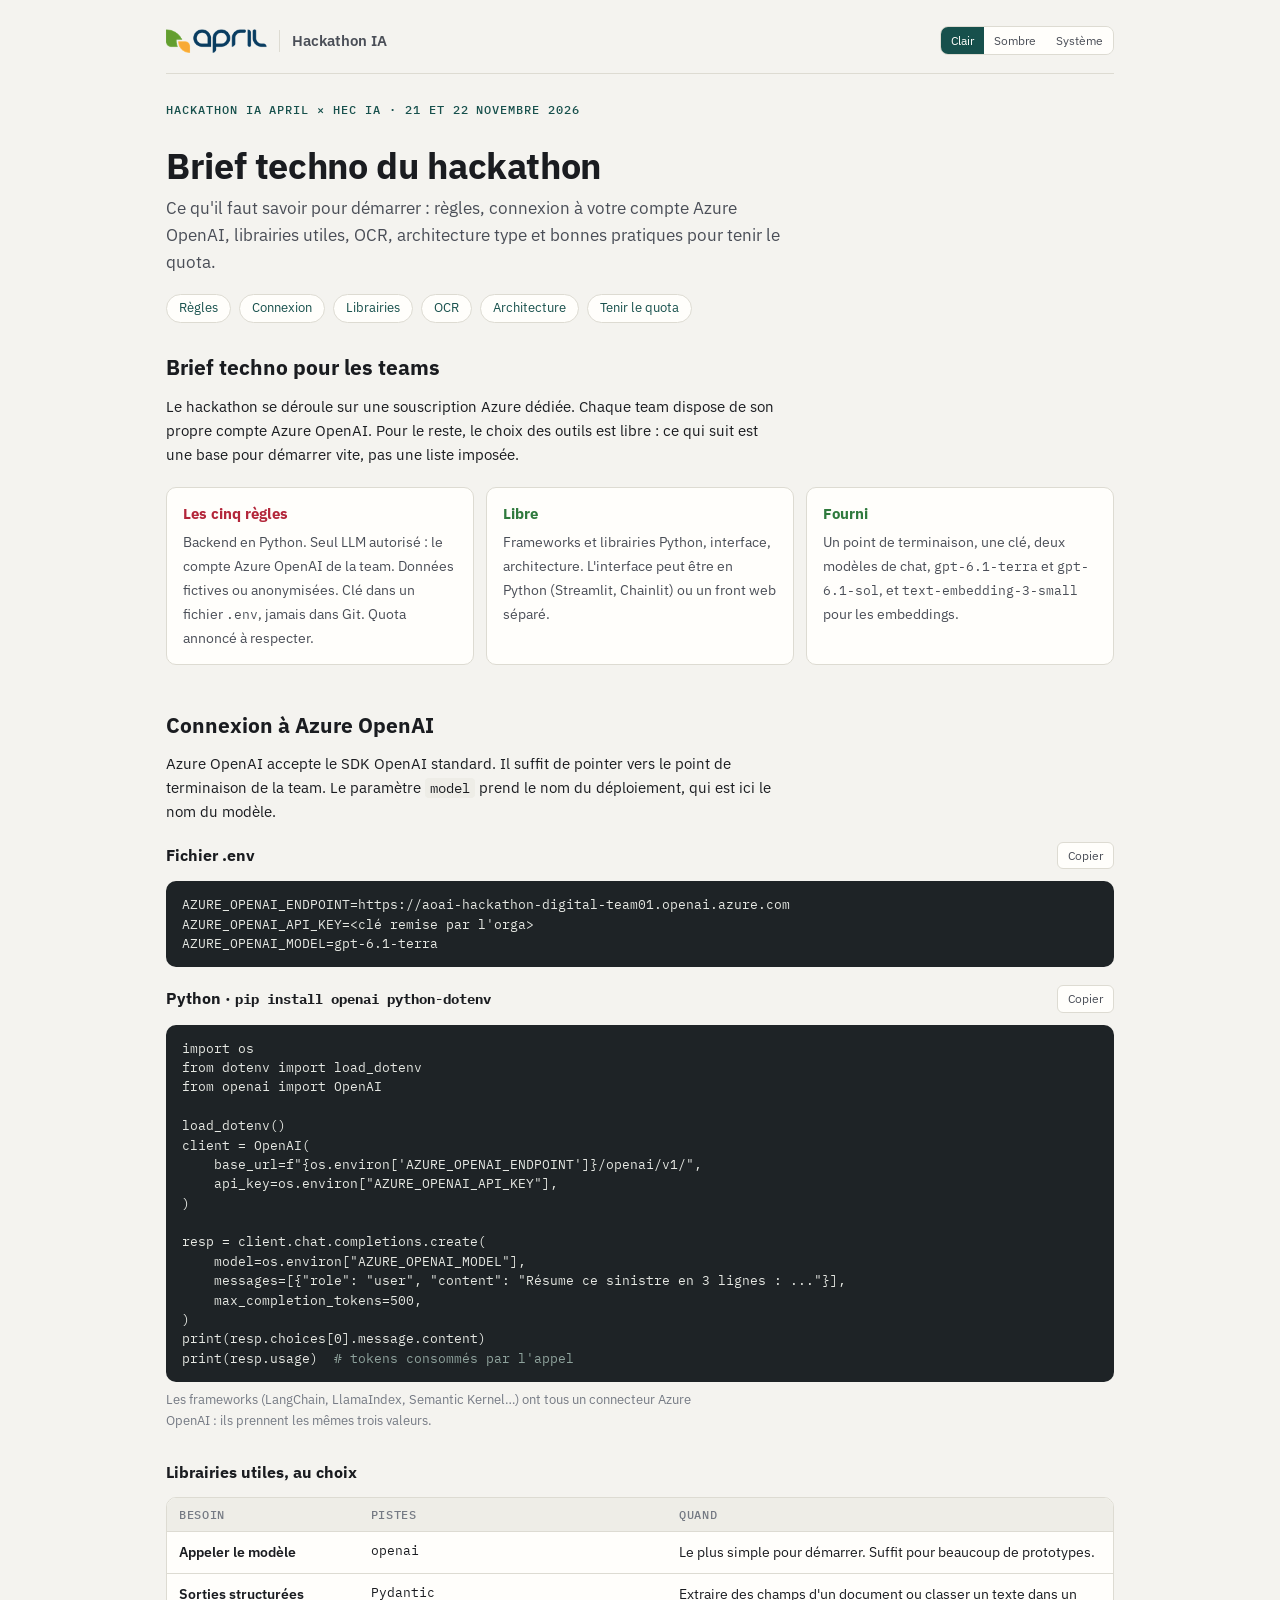
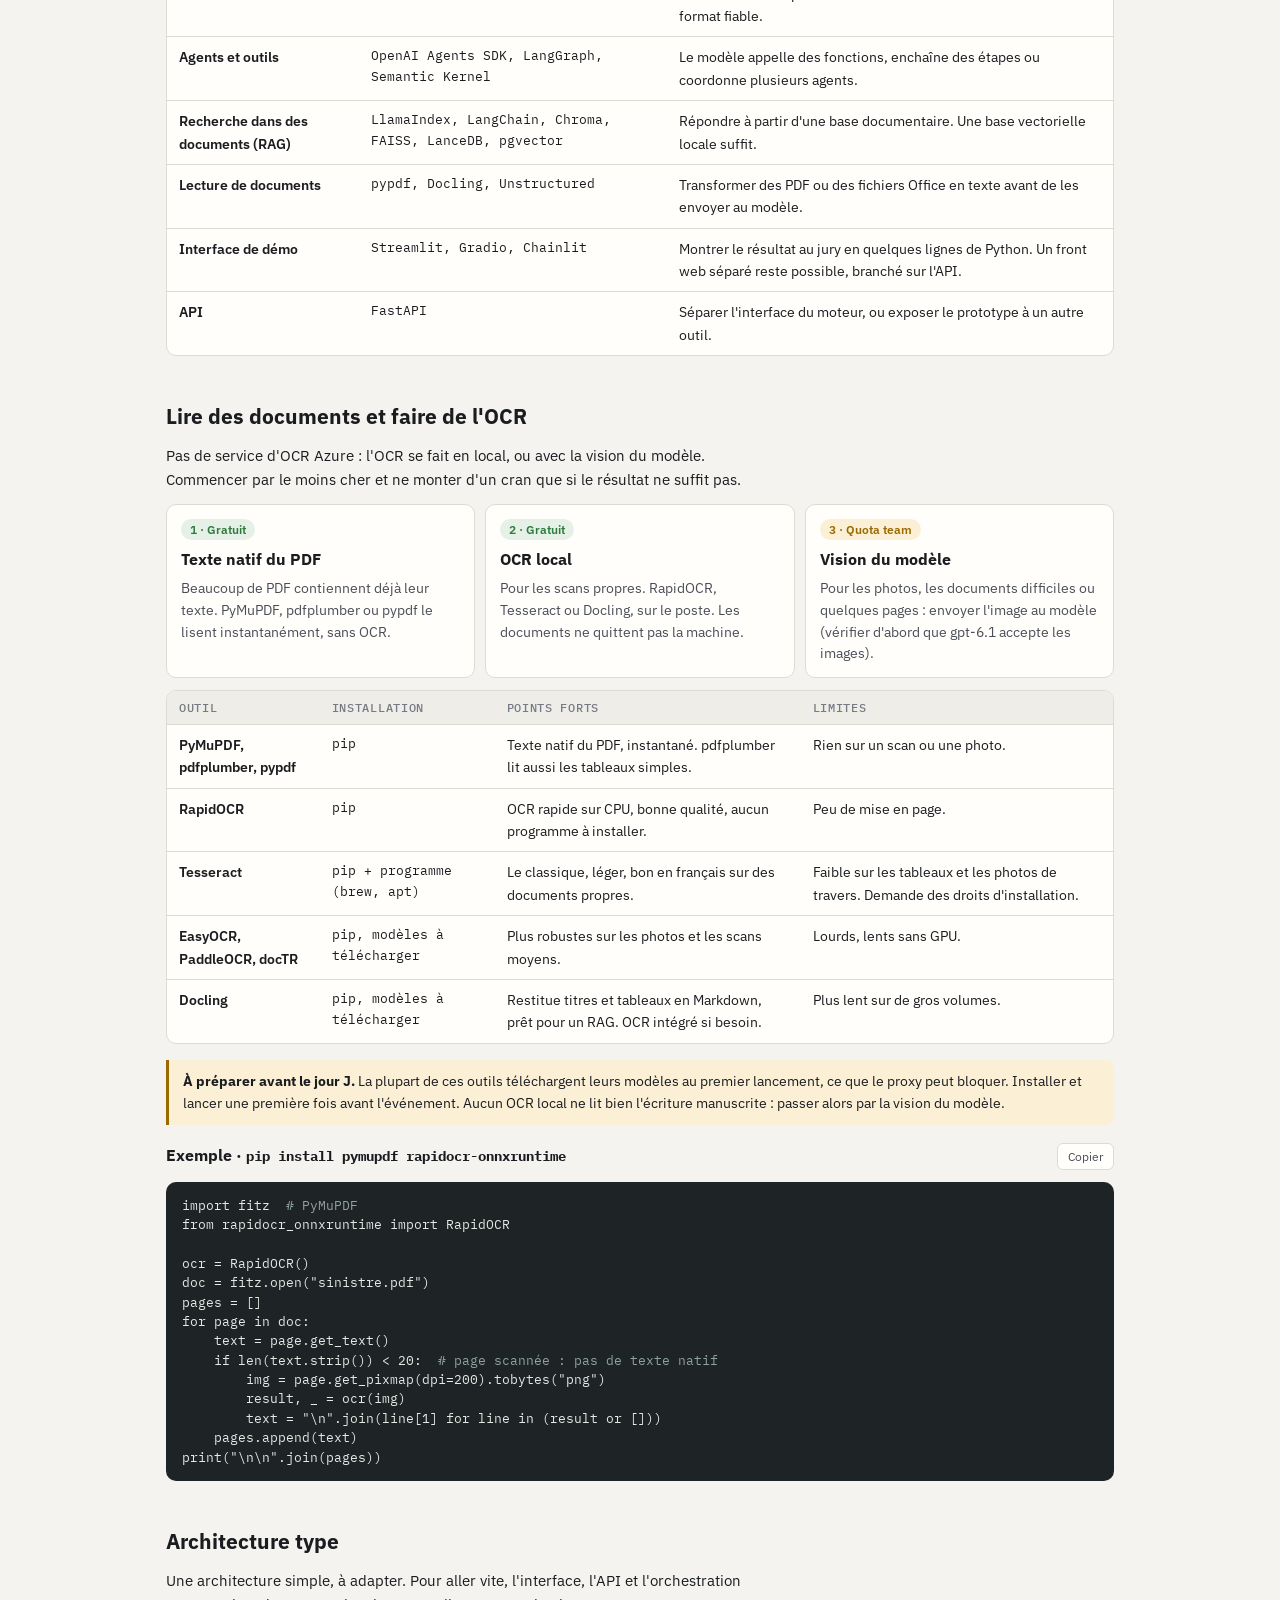
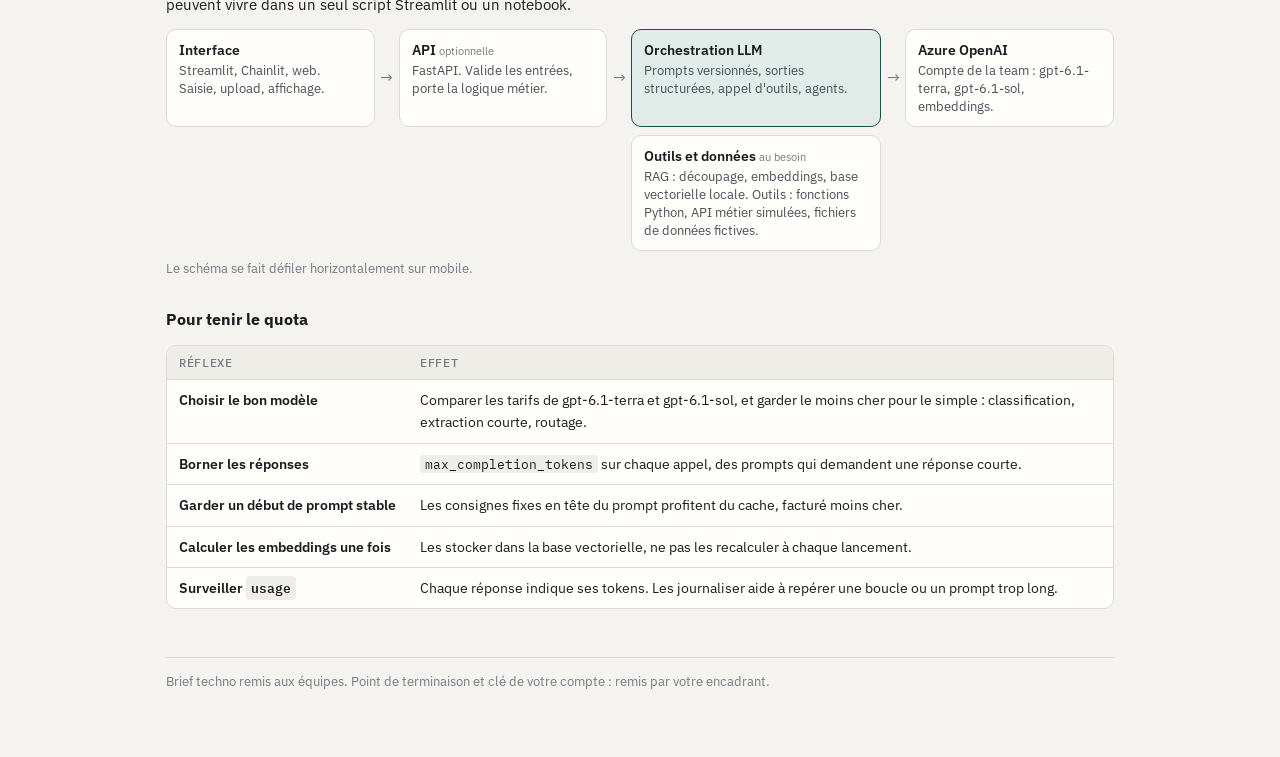
==== docs/brief-techno.html @ a071743d "Kit de départ du hackathon : règles, brief, connexion Azure" ====
<!doctype html>
<html lang="fr"><head><meta charset="utf-8"><meta name="viewport" content="width=device-width,initial-scale=1,viewport-fit=cover"><title>Brief techno · Hackathon IA APRIL</title>


<link rel="stylesheet" href="https://fonts.googleapis.com/css2?family=IBM+Plex+Sans:wght@400;500;600;700&family=IBM+Plex+Mono:wght@400;500&display=swap">
<style>
/* Layout : colonne de lecture unique, schéma pleine largeur, fiches de réglage en grille */
:root{
  --bg:#f4f3ef;--surface:#fffefb;--surface-2:#eeede7;--ink:#1a1c20;--ink-2:#4a4e57;--ink-3:#757a84;
  --line:#dddbd2;--accent:#17504c;--accent-soft:#e1ece9;--ok:#2f7a3d;--ok-bg:#e5f1e6;--warn:#9a6a00;--warn-bg:#fbf0d6;--ko:#b3263a;--ko-bg:#f8e3e6;
  --code-bg:#1e2326;--code-ink:#e6e8e3;
  --f-sans:"IBM Plex Sans",system-ui,-apple-system,"Segoe UI",sans-serif;--f-mono:"IBM Plex Mono",ui-monospace,Menlo,monospace;
  color-scheme:light}
@media (prefers-color-scheme:dark){:root:not([data-theme="light"]){
  --bg:#111315;--surface:#191c1f;--surface-2:#22262a;--ink:#e9ebe7;--ink-2:#b4b9b5;--ink-3:#868c88;
  --line:#2f3438;--accent:#6cc2b5;--accent-soft:#1c3330;--ok:#7cc98a;--ok-bg:#1b2d1f;--warn:#e6b84f;--warn-bg:#33290f;--ko:#f08394;--ko-bg:#3a1a20;
  --code-bg:#0b0d0e;--code-ink:#e6e8e3;color-scheme:dark}}
:root[data-theme="dark"]{
  --bg:#111315;--surface:#191c1f;--surface-2:#22262a;--ink:#e9ebe7;--ink-2:#b4b9b5;--ink-3:#868c88;
  --line:#2f3438;--accent:#6cc2b5;--accent-soft:#1c3330;--ok:#7cc98a;--ok-bg:#1b2d1f;--warn:#e6b84f;--warn-bg:#33290f;--ko:#f08394;--ko-bg:#3a1a20;
  --code-bg:#0b0d0e;--code-ink:#e6e8e3;color-scheme:dark}
*{box-sizing:border-box}
body{background:var(--bg);color:var(--ink);font:15px/1.6 var(--f-sans);margin:0}
.wrap{max-width:980px;margin:0 auto;padding-left:max(16px,env(safe-area-inset-left,0px));padding-right:max(16px,env(safe-area-inset-right,0px));padding-block:20px 64px}
header.top{display:flex;align-items:center;gap:12px;flex-wrap:wrap;padding-block:6px 18px;border-bottom:1px solid var(--line)}
.brand-logo{display:block;height:24px;width:auto}
:root[data-theme="dark"] .brand-logo{background:#fff;border-radius:6px;padding:3px 7px;height:30px}
@media (prefers-color-scheme:dark){:root:not([data-theme="light"]) .brand-logo{background:#fff;border-radius:6px;padding:3px 7px;height:30px}}
.sep{width:1px;height:22px;background:var(--line)}
.tool{font-weight:600;color:var(--ink-2)}
.spacer{flex:1}
.theme{display:flex;border:1px solid var(--line);border-radius:8px;overflow:hidden}
.theme button{font:inherit;font-size:12px;border:0;background:var(--surface);color:var(--ink-2);padding:4px 10px;cursor:pointer}
.theme button[aria-pressed="true"]{background:var(--accent);color:var(--surface)}
.theme button:focus-visible,a:focus-visible{outline:2px solid var(--accent);outline-offset:2px}
h1{font-size:clamp(26px,4vw,36px);line-height:1.15;margin:28px 0 8px;text-wrap:balance;letter-spacing:-.01em}
h2{font-size:21px;margin:44px 0 10px;text-wrap:balance}
h3{font-size:16px;margin:0 0 6px}
p{margin:0 0 12px;max-width:68ch}
.lead{font-size:17px;color:var(--ink-2);max-width:62ch}
.eyebrow{font:500 12px var(--f-mono);letter-spacing:.08em;text-transform:uppercase;color:var(--accent)}
code,.mono{font-family:var(--f-mono);font-size:.9em}
p code,li code,td code{background:var(--surface-2);padding:1px 5px;border-radius:4px}
.principle{display:grid;grid-template-columns:repeat(auto-fit,minmax(220px,1fr));gap:12px;margin-top:20px}
.principle div{background:var(--surface);border:1px solid var(--line);border-radius:10px;padding:14px 16px;min-width:0}
.principle b{display:block;margin-bottom:4px}
.principle .no b{color:var(--ko)} .principle .yes b{color:var(--ok)}
.principle span{color:var(--ink-2);font-size:14px}
/* schéma */
.diagram{overflow-x:auto;margin-top:14px}
.dg{min-width:760px;display:grid;grid-template-columns:1.25fr 46px 1fr;gap:0;align-items:stretch}
.sub{border:1.5px dashed var(--accent);border-radius:12px;padding:14px;background:var(--surface)}
.sub>.lbl,.side>.lbl{font:500 11px var(--f-mono);letter-spacing:.07em;text-transform:uppercase;color:var(--accent);margin-bottom:10px}
.teams{display:grid;grid-template-columns:repeat(3,1fr);gap:10px}
.rg{border:1px solid var(--line);border-radius:9px;padding:10px;background:var(--surface-2)}
.rg .n{font:600 12px var(--f-mono)}
.rg .acc{margin-top:8px;border-radius:7px;background:var(--surface);border:1px solid var(--line);padding:7px 8px;font-size:12px}
.rg .acc b{display:block;font:500 11.5px var(--f-mono);color:var(--accent)}
.rg ul{margin:5px 0 0;padding-left:16px;font-size:11.5px;color:var(--ink-2)}
.rg .bud{margin-top:7px;font-size:11.5px;color:var(--warn);background:var(--warn-bg);border-radius:5px;padding:2px 7px;display:inline-block}
.rg.more{display:flex;align-items:center;justify-content:center;color:var(--ink-3);font-size:13px;border-style:dashed;background:transparent}
.arrow{display:flex;align-items:center;justify-content:center;color:var(--ink-3)}
.side{display:flex;flex-direction:column;gap:10px}
.box{border:1px solid var(--line);border-radius:10px;padding:10px 12px;background:var(--surface)}
.box .t{font-weight:600;font-size:13.5px}
.box .d{font-size:12.5px;color:var(--ink-2);line-height:1.45}
.box.hl{border-color:var(--accent);background:var(--accent-soft)}
.down{text-align:center;color:var(--ink-3);font-size:12px;line-height:1}
.caption{font-size:13px;color:var(--ink-3);margin-top:8px}
/* tables */
.tbl{overflow-x:auto;border:1px solid var(--line);border-radius:10px;background:var(--surface);margin-top:12px}
table{border-collapse:collapse;width:100%;font-size:14px;min-width:620px}
th,td{text-align:left;padding:9px 12px;border-bottom:1px solid var(--line);vertical-align:top}
th{font:500 11.5px var(--f-mono);letter-spacing:.06em;text-transform:uppercase;color:var(--ink-3);background:var(--surface-2)}
tr:last-child td{border-bottom:0}
td:first-child{font-weight:600;white-space:nowrap}
.pill{display:inline-block;font-size:12px;font-weight:600;border-radius:999px;padding:1px 9px}
.pill.ok{color:var(--ok);background:var(--ok-bg)} .pill.warn{color:var(--warn);background:var(--warn-bg)} .pill.ko{color:var(--ko);background:var(--ko-bg)}
/* paliers */
.steps{display:grid;grid-template-columns:repeat(auto-fit,minmax(200px,1fr));gap:10px;margin-top:12px}
.step{background:var(--surface);border:1px solid var(--line);border-radius:10px;padding:12px 14px;min-width:0}
.step .pct{font:600 22px var(--f-mono)}
.step p{font-size:13.5px;color:var(--ink-2);margin:4px 0 0}
.note{border-left:3px solid var(--warn);background:var(--warn-bg);padding:10px 14px;border-radius:0 8px 8px 0;margin-top:16px;font-size:14px;max-width:none}
/* checklist */
.check{display:grid;grid-template-columns:repeat(auto-fit,minmax(210px,1fr));gap:12px;margin-top:12px}
.check section{background:var(--surface);border:1px solid var(--line);border-radius:10px;padding:12px 14px;min-width:0}
.check h3{font:600 12px var(--f-mono);letter-spacing:.07em;text-transform:uppercase;color:var(--accent)}
.check ul{margin:0;padding-left:18px;font-size:14px}
.check li{margin:4px 0}
pre{background:var(--code-bg);color:var(--code-ink);border-radius:10px;padding:14px 16px;overflow-x:auto;font:12.5px/1.55 var(--f-mono);margin:12px 0 0}
pre .c{color:#8fa39d}
.cmdhead{display:flex;align-items:center;justify-content:space-between;gap:10px;margin-top:18px}
.cmdhead h3{margin:0}
.copy{font:inherit;font-size:12px;border:1px solid var(--line);background:var(--surface);color:var(--ink-2);border-radius:6px;padding:3px 10px;cursor:pointer}
.toc{display:flex;gap:8px;flex-wrap:wrap;margin-top:18px}
.toc button{font:inherit;font-size:13px;color:var(--accent);border:1px solid var(--line);background:var(--surface);border-radius:999px;padding:3px 12px;cursor:pointer}
.toc button:hover{border-color:var(--accent)}
body::before{content:"";position:fixed;inset:0 0 auto;height:env(safe-area-inset-top,0px);z-index:10;background:var(--bg)}
.tabs{position:sticky;top:env(safe-area-inset-top,0px);z-index:5;background:var(--bg);display:flex;gap:4px;margin-top:22px;border-bottom:1px solid var(--line);overflow-x:auto}
.tabs a{display:flex;flex-direction:column;padding:10px 16px 9px;text-decoration:none;color:var(--ink-2);font-weight:600;font-size:15px;border-bottom:3px solid transparent;margin-bottom:-1px;white-space:nowrap}
.tabs a small{font-weight:400;font-size:12px;color:var(--ink-3)}
.tabs a:hover{color:var(--ink)}
.tabs a[aria-selected="true"]{color:var(--accent);border-bottom-color:var(--accent)}
.tabs a:focus-visible{outline:2px solid var(--accent);outline-offset:-2px}
h2,h3{scroll-margin-top:calc(env(safe-area-inset-top,0px) + 76px)}
.view>h2:first-of-type{margin-top:28px}
.part{font:500 12px var(--f-mono);letter-spacing:.08em;text-transform:uppercase;color:var(--ink-3);margin:56px 0 -30px;padding-top:14px;border-top:1px solid var(--line)}
.arch{overflow-x:auto;margin-top:12px}
.arch-row{min-width:700px;display:grid;grid-template-columns:1fr 24px 1fr 24px 1.2fr 24px 1fr;align-items:stretch}
.arch-row .arrow{font-size:16px}
.arch-sub{min-width:700px;display:grid;grid-template-columns:1fr 24px 1fr 24px 1.2fr 24px 1fr;margin-top:8px}
.arch-sub .box{grid-column:5}
.arch .box .t small{font-weight:400;color:var(--ink-3)}
.libs td:first-child{white-space:normal}
.libs td:nth-child(2){font-family:var(--f-mono);font-size:13px}
footer{margin-top:48px;padding-top:14px;border-top:1px solid var(--line);font-size:13px;color:var(--ink-3)}
@media (max-width:560px){.sep,.tool{display:none}}
@media (prefers-reduced-motion:reduce){*{transition:none!important}}
</style>

</head><body>
<div class="wrap">
<header class="top">
  <img class="brand-logo" alt="APRIL" width="101" height="24" src="[data-uri]">
  <span class="sep" aria-hidden="true"></span>
  <span class="tool">Hackathon IA</span>
  <span class="spacer"></span>
  <div class="theme" role="group" aria-label="Thème">
    <button type="button" data-t="light">Clair</button><button type="button" data-t="dark">Sombre</button><button type="button" data-t="system">Système</button>
  </div>
</header>

<div class="eyebrow" style="margin-top:28px">Hackathon IA APRIL × HEC IA · 21 et 22 novembre 2026</div>
<h1>Brief techno du hackathon</h1>
<p class="lead">Ce qu'il faut savoir pour démarrer : règles, connexion à votre compte Azure OpenAI, librairies utiles, OCR, architecture type et bonnes pratiques pour tenir le quota.</p>



<section class="view" id="view-brief" data-view="brief" role="tabpanel" aria-labelledby="tab-brief">
<nav class="toc" aria-label="Dans ce volet">
  <button type="button" data-go="s-regles">Règles</button><button type="button" data-go="s-connexion">Connexion</button><button type="button" data-go="s-libs">Librairies</button><button type="button" data-go="s-ocr">OCR</button><button type="button" data-go="s-archi">Architecture</button><button type="button" data-go="s-quota">Tenir le quota</button>
</nav>

<h2 id="s-regles">Brief techno pour les teams</h2>
<p>Le hackathon se déroule sur une souscription Azure dédiée. Chaque team dispose de son propre compte Azure OpenAI. Pour le reste, le choix des outils est libre : ce qui suit est une base pour démarrer vite, pas une liste imposée.</p>
<div class="principle">
  <div class="no"><b>Les cinq règles</b><span>Backend en Python. Seul LLM autorisé : le compte Azure OpenAI de la team. Données fictives ou anonymisées. Clé dans un fichier <code>.env</code>, jamais dans Git. Quota annoncé à respecter.</span></div>
  <div class="yes"><b>Libre</b><span>Frameworks et librairies Python, interface, architecture. L'interface peut être en Python (Streamlit, Chainlit) ou un front web séparé.</span></div>
  <div class="yes"><b>Fourni</b><span>Un point de terminaison, une clé, deux modèles de chat, <code>gpt-6.1-terra</code> et <code>gpt-6.1-sol</code>, et <code>text-embedding-3-small</code> pour les embeddings.</span></div>
</div>

<h2 id="s-connexion">Connexion à Azure OpenAI</h2>
<p>Azure OpenAI accepte le SDK OpenAI standard. Il suffit de pointer vers le point de terminaison de la team. Le paramètre <code>model</code> prend le nom du déploiement, qui est ici le nom du modèle.</p>
<div class="cmdhead"><h3>Fichier .env</h3><button type="button" class="copy" data-copy="cx-env">Copier</button></div>
<pre id="cx-env">AZURE_OPENAI_ENDPOINT=https://aoai-hackathon-digital-team01.openai.azure.com
AZURE_OPENAI_API_KEY=&lt;clé remise par l'orga&gt;
AZURE_OPENAI_MODEL=gpt-6.1-terra</pre>
<div class="cmdhead"><h3>Python · <code>pip install openai python-dotenv</code></h3><button type="button" class="copy" data-copy="cx-py">Copier</button></div>
<pre id="cx-py">import os
from dotenv import load_dotenv
from openai import OpenAI

load_dotenv()
client = OpenAI(
    base_url=f"{os.environ['AZURE_OPENAI_ENDPOINT']}/openai/v1/",
    api_key=os.environ["AZURE_OPENAI_API_KEY"],
)

resp = client.chat.completions.create(
    model=os.environ["AZURE_OPENAI_MODEL"],
    messages=[{"role": "user", "content": "Résume ce sinistre en 3 lignes : ..."}],
    max_completion_tokens=500,
)
print(resp.choices[0].message.content)
print(resp.usage)  <span class="c"># tokens consommés par l'appel</span></pre>
<p class="caption">Les frameworks (LangChain, LlamaIndex, Semantic Kernel…) ont tous un connecteur Azure OpenAI : ils prennent les mêmes trois valeurs.</p>

<h3 id="s-libs" style="margin-top:28px">Librairies utiles, au choix</h3>
<div class="tbl libs"><table>
  <thead><tr><th>Besoin</th><th>Pistes</th><th>Quand</th></tr></thead>
  <tbody>
    <tr><td>Appeler le modèle</td><td>openai</td><td>Le plus simple pour démarrer. Suffit pour beaucoup de prototypes.</td></tr>
    <tr><td>Sorties structurées</td><td>Pydantic</td><td>Extraire des champs d'un document ou classer un texte dans un format fiable.</td></tr>
    <tr><td>Agents et outils</td><td>OpenAI Agents SDK, LangGraph, Semantic Kernel</td><td>Le modèle appelle des fonctions, enchaîne des étapes ou coordonne plusieurs agents.</td></tr>
    <tr><td>Recherche dans des documents (RAG)</td><td>LlamaIndex, LangChain, Chroma, FAISS, LanceDB, pgvector</td><td>Répondre à partir d'une base documentaire. Une base vectorielle locale suffit.</td></tr>
    <tr><td>Lecture de documents</td><td>pypdf, Docling, Unstructured</td><td>Transformer des PDF ou des fichiers Office en texte avant de les envoyer au modèle.</td></tr>
    <tr><td>Interface de démo</td><td>Streamlit, Gradio, Chainlit</td><td>Montrer le résultat au jury en quelques lignes de Python. Un front web séparé reste possible, branché sur l'API.</td></tr>
    <tr><td>API</td><td>FastAPI</td><td>Séparer l'interface du moteur, ou exposer le prototype à un autre outil.</td></tr>
  </tbody>
</table></div>

<h2 id="s-ocr">Lire des documents et faire de l'OCR</h2>
<p>Pas de service d'OCR Azure : l'OCR se fait en local, ou avec la vision du modèle. Commencer par le moins cher et ne monter d'un cran que si le résultat ne suffit pas.</p>
<div class="steps">
  <div class="step"><span class="pill ok">1 · Gratuit</span><h3 style="margin-top:6px">Texte natif du PDF</h3><p>Beaucoup de PDF contiennent déjà leur texte. PyMuPDF, pdfplumber ou pypdf le lisent instantanément, sans OCR.</p></div>
  <div class="step"><span class="pill ok">2 · Gratuit</span><h3 style="margin-top:6px">OCR local</h3><p>Pour les scans propres. RapidOCR, Tesseract ou Docling, sur le poste. Les documents ne quittent pas la machine.</p></div>
  <div class="step"><span class="pill warn">3 · Quota team</span><h3 style="margin-top:6px">Vision du modèle</h3><p>Pour les photos, les documents difficiles ou quelques pages : envoyer l'image au modèle (vérifier d'abord que gpt-6.1 accepte les images).</p></div>
</div>

<div class="tbl libs"><table>
  <thead><tr><th>Outil</th><th>Installation</th><th>Points forts</th><th>Limites</th></tr></thead>
  <tbody>
    <tr><td>PyMuPDF, pdfplumber, pypdf</td><td>pip</td><td>Texte natif du PDF, instantané. pdfplumber lit aussi les tableaux simples.</td><td>Rien sur un scan ou une photo.</td></tr>
    <tr><td>RapidOCR</td><td>pip</td><td>OCR rapide sur CPU, bonne qualité, aucun programme à installer.</td><td>Peu de mise en page.</td></tr>
    <tr><td>Tesseract</td><td>pip + programme (brew, apt)</td><td>Le classique, léger, bon en français sur des documents propres.</td><td>Faible sur les tableaux et les photos de travers. Demande des droits d'installation.</td></tr>
    <tr><td>EasyOCR, PaddleOCR, docTR</td><td>pip, modèles à télécharger</td><td>Plus robustes sur les photos et les scans moyens.</td><td>Lourds, lents sans GPU.</td></tr>
    <tr><td>Docling</td><td>pip, modèles à télécharger</td><td>Restitue titres et tableaux en Markdown, prêt pour un RAG. OCR intégré si besoin.</td><td>Plus lent sur de gros volumes.</td></tr>
  </tbody>
</table></div>
<div class="note"><b>À préparer avant le jour J.</b> La plupart de ces outils téléchargent leurs modèles au premier lancement, ce que le proxy peut bloquer. Installer et lancer une première fois avant l'événement. Aucun OCR local ne lit bien l'écriture manuscrite : passer alors par la vision du modèle.</div>

<div class="cmdhead"><h3>Exemple · <code>pip install pymupdf rapidocr-onnxruntime</code></h3><button type="button" class="copy" data-copy="cx-ocr">Copier</button></div>
<pre id="cx-ocr">import fitz  <span class="c"># PyMuPDF</span>
from rapidocr_onnxruntime import RapidOCR

ocr = RapidOCR()
doc = fitz.open("sinistre.pdf")
pages = []
for page in doc:
    text = page.get_text()
    if len(text.strip()) &lt; 20:  <span class="c"># page scannée : pas de texte natif</span>
        img = page.get_pixmap(dpi=200).tobytes("png")
        result, _ = ocr(img)
        text = "\n".join(line[1] for line in (result or []))
    pages.append(text)
print("\n\n".join(pages))</pre>

<h2 id="s-archi">Architecture type</h2>
<p>Une architecture simple, à adapter. Pour aller vite, l'interface, l'API et l'orchestration peuvent vivre dans un seul script Streamlit ou un notebook.</p>
<div class="arch">
  <div class="arch-row">
    <div class="box"><div class="t">Interface</div><div class="d">Streamlit, Chainlit, web. Saisie, upload, affichage.</div></div>
    <div class="arrow" aria-hidden="true">→</div>
    <div class="box"><div class="t">API <small>optionnelle</small></div><div class="d">FastAPI. Valide les entrées, porte la logique métier.</div></div>
    <div class="arrow" aria-hidden="true">→</div>
    <div class="box hl"><div class="t">Orchestration LLM</div><div class="d">Prompts versionnés, sorties structurées, appel d'outils, agents.</div></div>
    <div class="arrow" aria-hidden="true">→</div>
    <div class="box"><div class="t">Azure OpenAI</div><div class="d">Compte de la team : gpt-6.1-terra, gpt-6.1-sol, embeddings.</div></div>
  </div>
  <div class="arch-sub">
    <div class="box"><div class="t">Outils et données <small>au besoin</small></div><div class="d">RAG : découpage, embeddings, base vectorielle locale. Outils : fonctions Python, API métier simulées, fichiers de données fictives.</div></div>
  </div>
</div>
<p class="caption">Le schéma se fait défiler horizontalement sur mobile.</p>

<h3 id="s-quota" style="margin-top:28px">Pour tenir le quota</h3>
<div class="tbl"><table>
  <thead><tr><th>Réflexe</th><th>Effet</th></tr></thead>
  <tbody>
    <tr><td>Choisir le bon modèle</td><td>Comparer les tarifs de gpt-6.1-terra et gpt-6.1-sol, et garder le moins cher pour le simple : classification, extraction courte, routage.</td></tr>
    <tr><td>Borner les réponses</td><td><code>max_completion_tokens</code> sur chaque appel, des prompts qui demandent une réponse courte.</td></tr>
    <tr><td>Garder un début de prompt stable</td><td>Les consignes fixes en tête du prompt profitent du cache, facturé moins cher.</td></tr>
    <tr><td>Calculer les embeddings une fois</td><td>Les stocker dans la base vectorielle, ne pas les recalculer à chaque lancement.</td></tr>
    <tr><td>Surveiller <code>usage</code></td><td>Chaque réponse indique ses tokens. Les journaliser aide à repérer une boucle ou un prompt trop long.</td></tr>
  </tbody>
</table></div>

</section>



<footer>Brief techno remis aux équipes. Point de terminaison et clé de votre compte : remis par votre encadrant.</footer>
</div>

<script>
(function(){
  const THEMES=['light','dark','system'],KEY='hack-infra-theme';
  function applyTheme(t){window.__appTheme=t;const el=document.documentElement;
    if(t==='system'){const vt=window.__viewerTheme;if(vt)el.setAttribute('data-theme',vt);else el.removeAttribute('data-theme');}
    else el.setAttribute('data-theme',t);
    document.querySelectorAll('.theme button').forEach(b=>b.setAttribute('aria-pressed',String(b.dataset.t===t)));}
  window.__viewerTheme=document.documentElement.getAttribute('data-theme');
  new MutationObserver(()=>{const el=document.documentElement,v=el.getAttribute('data-theme');
    if(window.__appTheme&&window.__appTheme!=='system'&&v!==window.__appTheme){window.__viewerTheme=v;el.setAttribute('data-theme',window.__appTheme);}})
    .observe(document.documentElement,{attributes:true,attributeFilter:['data-theme']});
  let t='light';try{t=localStorage.getItem(KEY)||'light';}catch(e){}
  applyTheme(THEMES.includes(t)?t:'light');
  document.querySelectorAll('.theme button').forEach(b=>b.addEventListener('click',()=>{applyTheme(b.dataset.t);try{localStorage.setItem(KEY,b.dataset.t);}catch(e){}}));
  const VIEWS=['brief','infra'];
  function route(){const h=location.hash.slice(1),v=VIEWS.includes(h)?h:'brief';
    document.querySelectorAll('.view').forEach(s=>{s.hidden=s.dataset.view!==v;});
    document.querySelectorAll('.tabs a').forEach(a=>{a.setAttribute('aria-selected',String(a.dataset.view===v));a.tabIndex=a.dataset.view===v?0:-1;});}
  window.addEventListener('hashchange',()=>{route();window.scrollTo({top:0});});
  route();
  document.querySelector('.tabs')?.addEventListener('keydown',e=>{if(e.key!=='ArrowRight'&&e.key!=='ArrowLeft')return;
    const cur=VIEWS.indexOf((location.hash.slice(1))||'brief'),n=VIEWS[(cur+(e.key==='ArrowRight'?1:VIEWS.length-1))%VIEWS.length];
    location.hash=n;document.getElementById('tab-'+n).focus();});
  document.querySelectorAll('.toc button').forEach(b=>b.addEventListener('click',()=>{
    const t=document.getElementById(b.dataset.go);if(t)t.scrollIntoView({behavior:matchMedia('(prefers-reduced-motion: reduce)').matches?'auto':'smooth',block:'start'});}));
  document.querySelectorAll('.copy').forEach(b=>b.addEventListener('click',()=>{
    const el=document.getElementById(b.dataset.copy);const txt=el.textContent;
    const done=()=>{b.textContent='Copié';setTimeout(()=>b.textContent='Copier',1500);};
    if(navigator.clipboard&&navigator.clipboard.writeText){navigator.clipboard.writeText(txt).then(done,()=>sel(el));}else sel(el);}));
  function sel(el){const r=document.createRange();r.selectNodeContents(el);const s=getSelection();s.removeAllRanges();s.addRange(r);}
})();
</script>
</body></html>
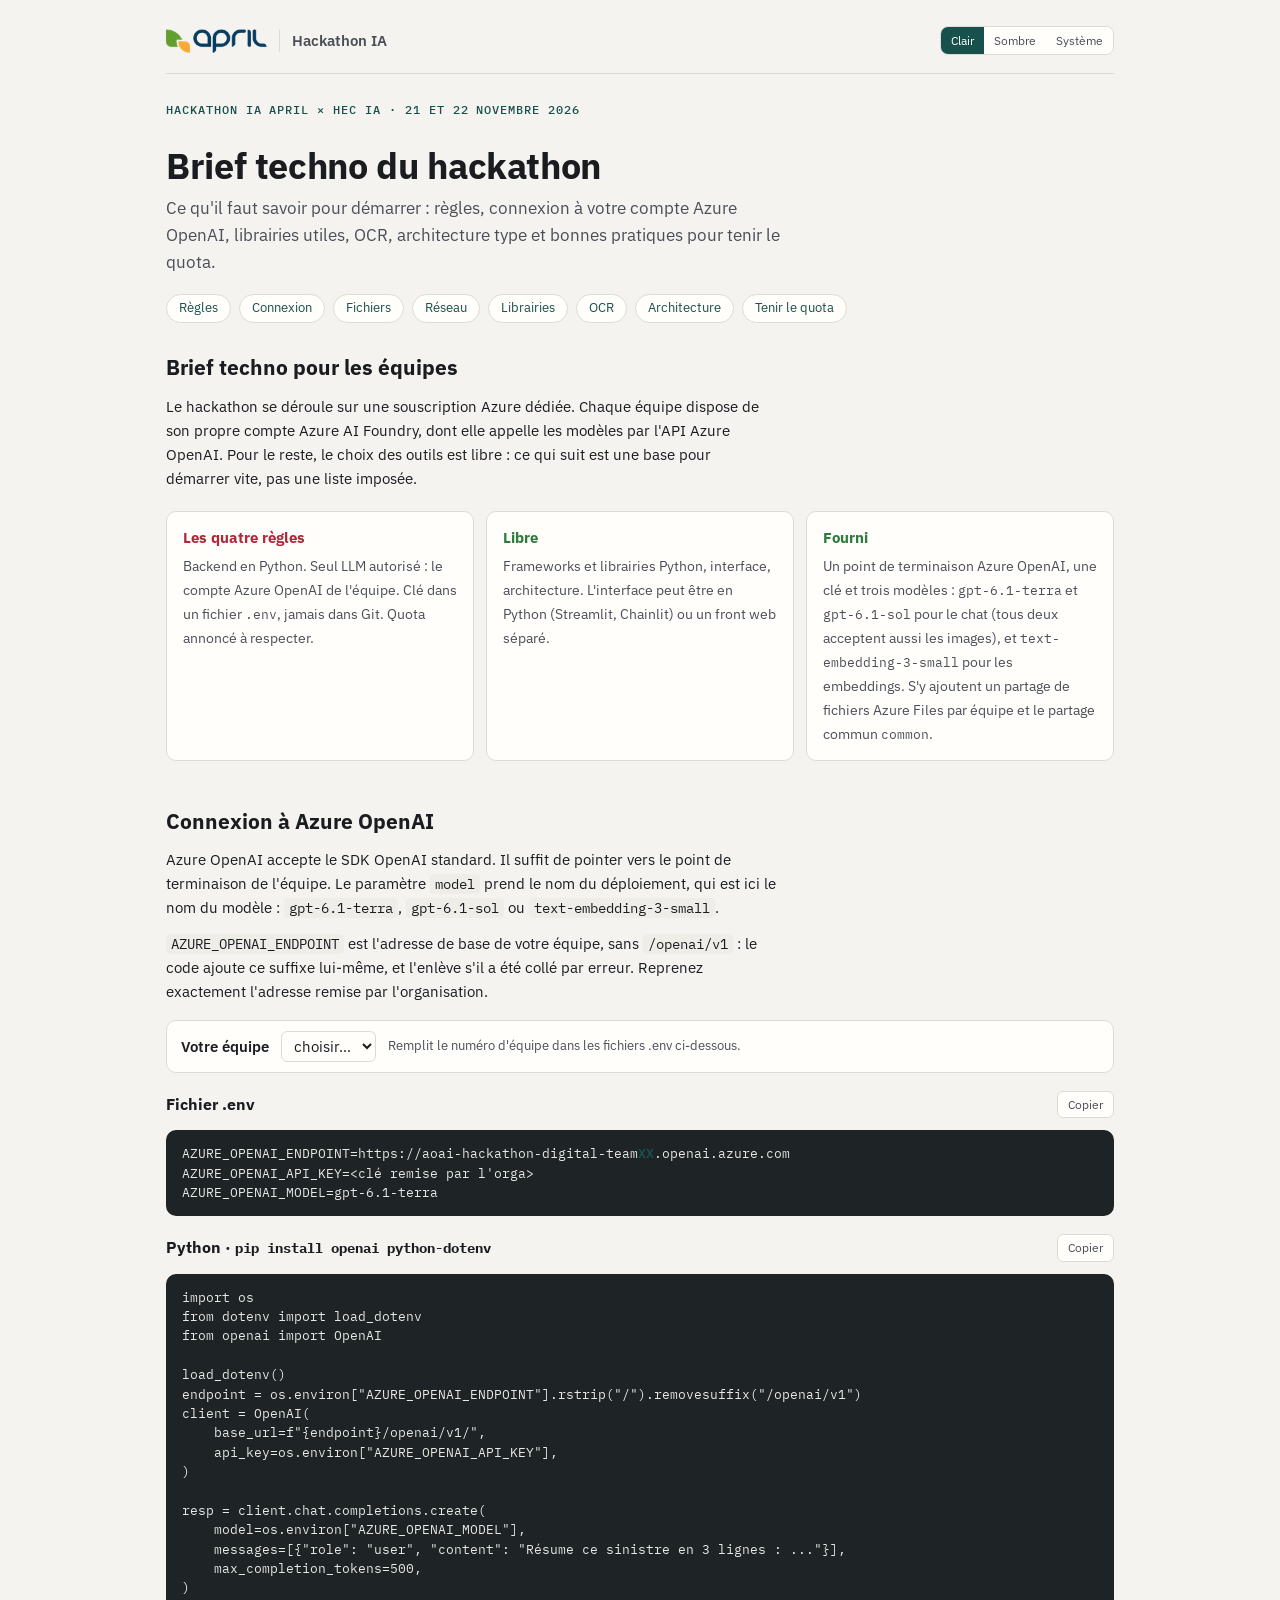
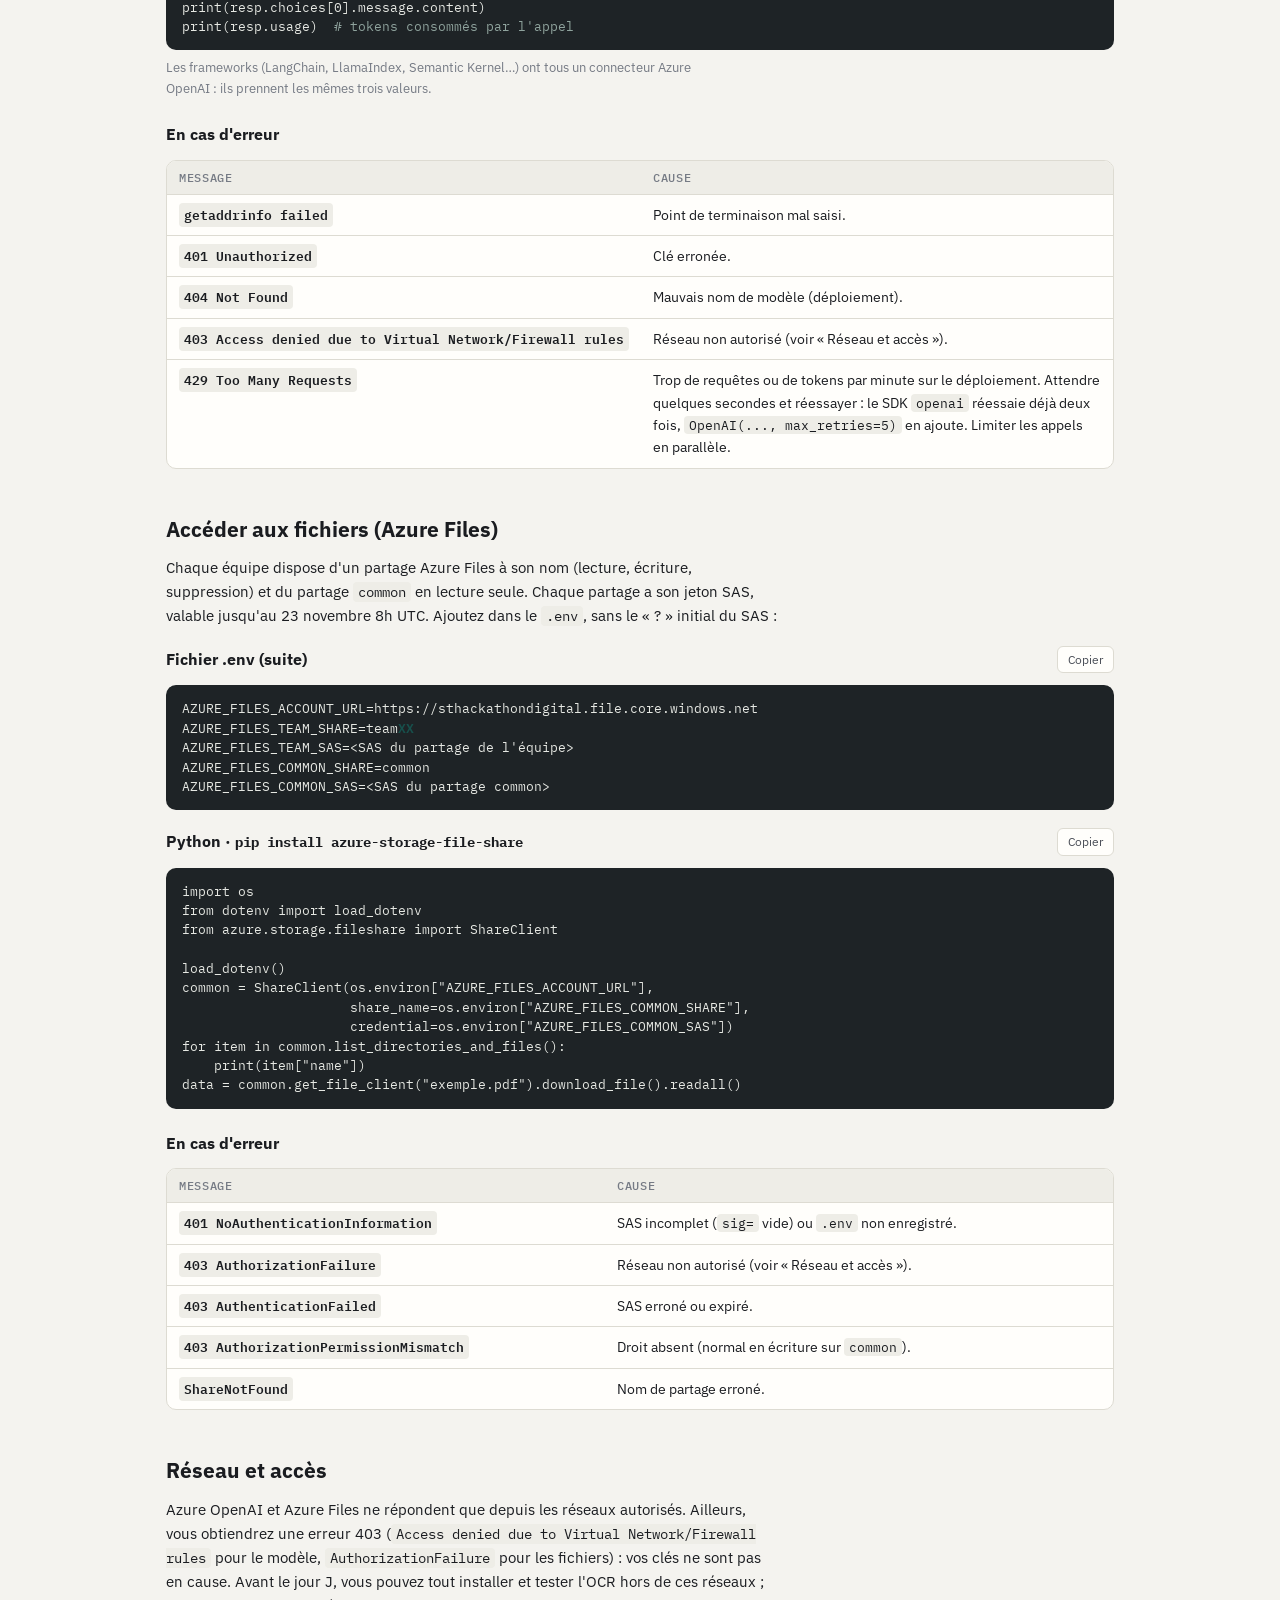
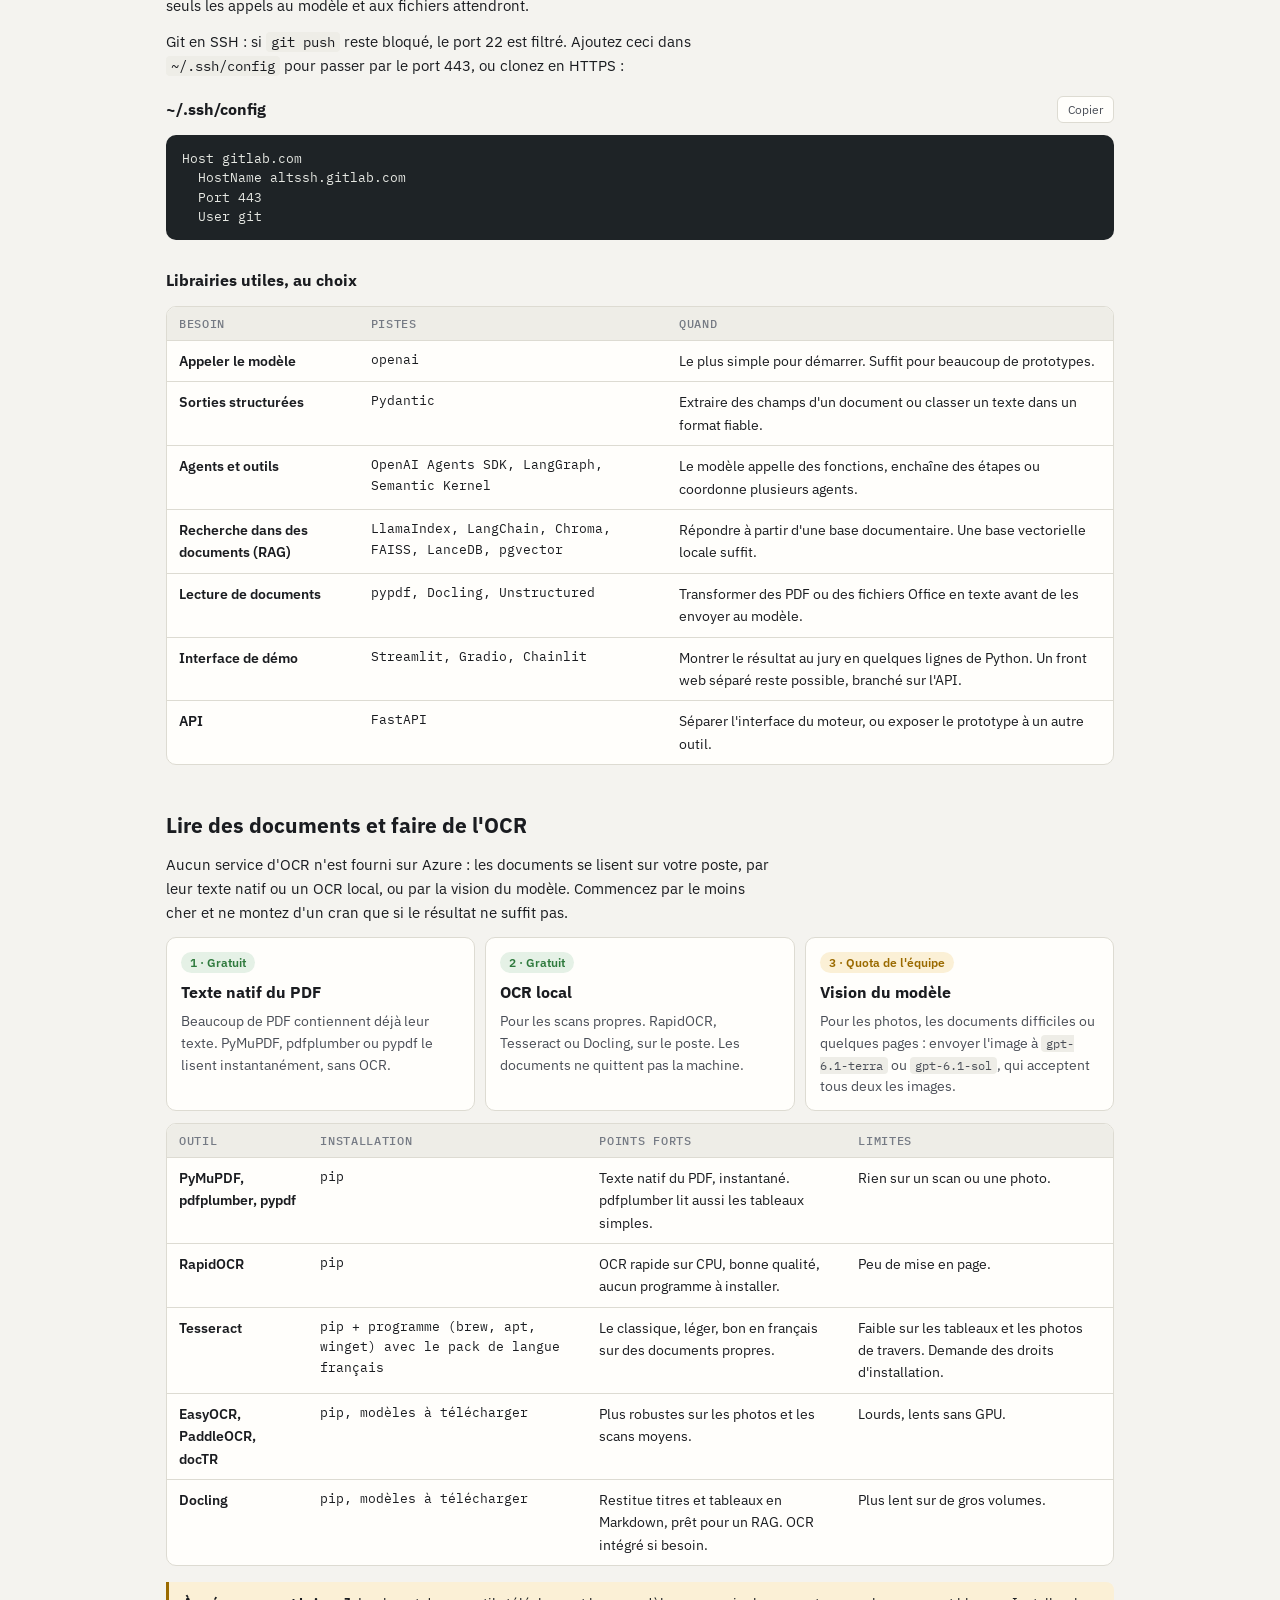
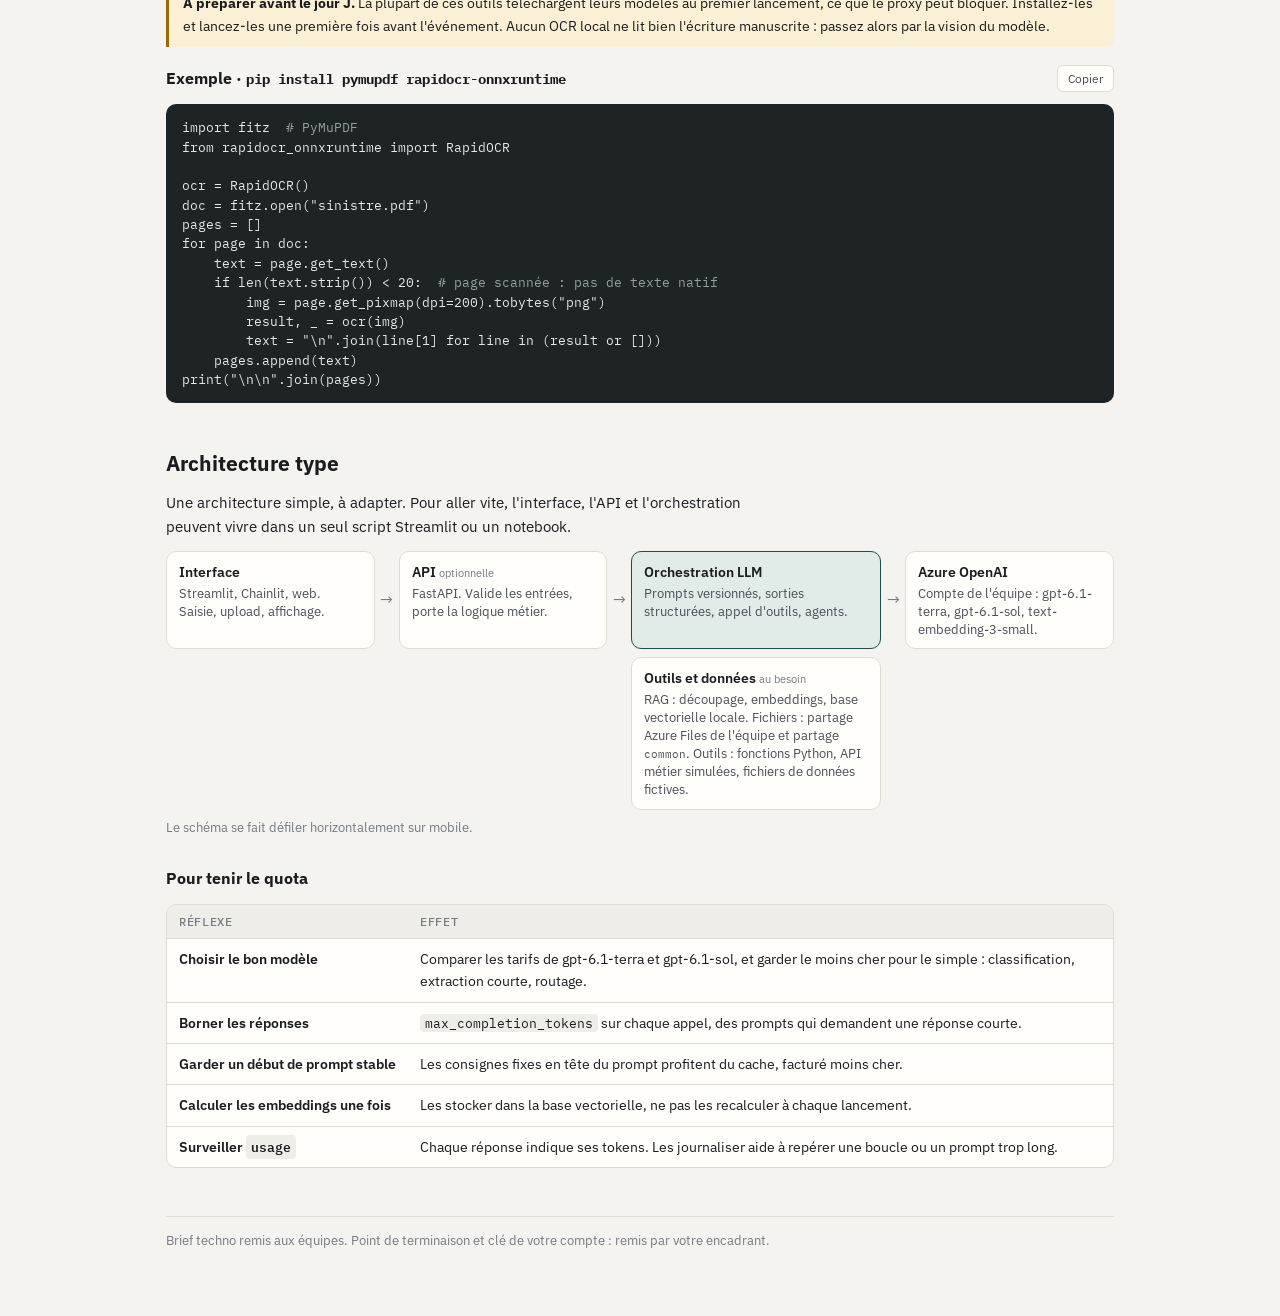
==== commit 23b04b19: "Kit de départ du hackathon : règles, brief, connexion Azure" ====
--- a/docs/brief-techno.html
+++ b/docs/brief-techno.html
@@ -90,6 +90,11 @@
 .check li{margin:4px 0}
 pre{background:var(--code-bg);color:var(--code-ink);border-radius:10px;padding:14px 16px;overflow-x:auto;font:12.5px/1.55 var(--f-mono);margin:12px 0 0}
 pre .c{color:#8fa39d}
+.teampick{display:flex;flex-wrap:wrap;align-items:center;gap:8px 12px;margin-top:16px;padding:10px 14px;border:1px solid var(--line);border-radius:10px;background:var(--surface)}
+.teampick label{font-weight:600}
+.teampick select{font:inherit;padding:4px 8px;border:1px solid var(--line);border-radius:6px;background:var(--surface);color:var(--ink)}
+.teampick .small-note{color:var(--ink-2);font-size:13px}
+.tn{color:var(--accent);font-weight:600}
 .cmdhead{display:flex;align-items:center;justify-content:space-between;gap:10px;margin-top:18px}
 .cmdhead h3{margin:0}
 .copy{font:inherit;font-size:12px;border:1px solid var(--line);background:var(--surface);color:var(--ink-2);border-radius:6px;padding:3px 10px;cursor:pointer}
@@ -139,21 +144,25 @@
 
 <section class="view" id="view-brief" data-view="brief" role="tabpanel" aria-labelledby="tab-brief">
 <nav class="toc" aria-label="Dans ce volet">
-  <button type="button" data-go="s-regles">Règles</button><button type="button" data-go="s-connexion">Connexion</button><button type="button" data-go="s-libs">Librairies</button><button type="button" data-go="s-ocr">OCR</button><button type="button" data-go="s-archi">Architecture</button><button type="button" data-go="s-quota">Tenir le quota</button>
+  <button type="button" data-go="s-regles">Règles</button><button type="button" data-go="s-connexion">Connexion</button><button type="button" data-go="s-fichiers">Fichiers</button><button type="button" data-go="s-reseau">Réseau</button><button type="button" data-go="s-libs">Librairies</button><button type="button" data-go="s-ocr">OCR</button><button type="button" data-go="s-archi">Architecture</button><button type="button" data-go="s-quota">Tenir le quota</button>
 </nav>
 
-<h2 id="s-regles">Brief techno pour les teams</h2>
-<p>Le hackathon se déroule sur une souscription Azure dédiée. Chaque team dispose de son propre compte Azure OpenAI. Pour le reste, le choix des outils est libre : ce qui suit est une base pour démarrer vite, pas une liste imposée.</p>
+<h2 id="s-regles">Brief techno pour les équipes</h2>
+<p>Le hackathon se déroule sur une souscription Azure dédiée. Chaque équipe dispose de son propre compte Azure AI Foundry, dont elle appelle les modèles par l'API Azure OpenAI. Pour le reste, le choix des outils est libre : ce qui suit est une base pour démarrer vite, pas une liste imposée.</p>
 <div class="principle">
-  <div class="no"><b>Les cinq règles</b><span>Backend en Python. Seul LLM autorisé : le compte Azure OpenAI de la team. Données fictives ou anonymisées. Clé dans un fichier <code>.env</code>, jamais dans Git. Quota annoncé à respecter.</span></div>
+  <div class="no"><b>Les quatre règles</b><span>Backend en Python. Seul LLM autorisé : le compte Azure OpenAI de l'équipe. Clé dans un fichier <code>.env</code>, jamais dans Git. Quota annoncé à respecter.</span></div>
   <div class="yes"><b>Libre</b><span>Frameworks et librairies Python, interface, architecture. L'interface peut être en Python (Streamlit, Chainlit) ou un front web séparé.</span></div>
-  <div class="yes"><b>Fourni</b><span>Un point de terminaison, une clé, deux modèles de chat, <code>gpt-6.1-terra</code> et <code>gpt-6.1-sol</code>, et <code>text-embedding-3-small</code> pour les embeddings.</span></div>
+  <div class="yes"><b>Fourni</b><span>Un point de terminaison Azure OpenAI, une clé et trois modèles : <code>gpt-6.1-terra</code> et <code>gpt-6.1-sol</code> pour le chat (tous deux acceptent aussi les images), et <code>text-embedding-3-small</code> pour les embeddings. S'y ajoutent un partage de fichiers Azure Files par équipe et le partage commun <code>common</code>.</span></div>
 </div>
 
 <h2 id="s-connexion">Connexion à Azure OpenAI</h2>
-<p>Azure OpenAI accepte le SDK OpenAI standard. Il suffit de pointer vers le point de terminaison de la team. Le paramètre <code>model</code> prend le nom du déploiement, qui est ici le nom du modèle.</p>
+<p>Azure OpenAI accepte le SDK OpenAI standard. Il suffit de pointer vers le point de terminaison de l'équipe. Le paramètre <code>model</code> prend le nom du déploiement, qui est ici le nom du modèle : <code>gpt-6.1-terra</code>, <code>gpt-6.1-sol</code> ou <code>text-embedding-3-small</code>.</p>
+<p><code>AZURE_OPENAI_ENDPOINT</code> est l'adresse de base de votre équipe, sans <code>/openai/v1</code> : le code ajoute ce suffixe lui-même, et l'enlève s'il a été collé par erreur. Reprenez exactement l'adresse remise par l'organisation.</p>
+<div class="teampick"><label for="teamSel">Votre équipe</label>
+  <select id="teamSel"><option value="XX">choisir…</option><option value="01">team01</option><option value="02">team02</option><option value="03">team03</option><option value="04">team04</option><option value="05">team05</option><option value="06">team06</option><option value="07">team07</option><option value="08">team08</option><option value="09">team09</option><option value="10">team10</option><option value="11">team11</option><option value="12">team12</option><option value="13">team13</option></select>
+  <span class="small-note">Remplit le numéro d'équipe dans les fichiers .env ci-dessous.</span></div>
 <div class="cmdhead"><h3>Fichier .env</h3><button type="button" class="copy" data-copy="cx-env">Copier</button></div>
-<pre id="cx-env">AZURE_OPENAI_ENDPOINT=https://aoai-hackathon-digital-team01.openai.azure.com
+<pre id="cx-env">AZURE_OPENAI_ENDPOINT=https://aoai-hackathon-digital-team<span class="tn">XX</span>.openai.azure.com
 AZURE_OPENAI_API_KEY=&lt;clé remise par l'orga&gt;
 AZURE_OPENAI_MODEL=gpt-6.1-terra</pre>
 <div class="cmdhead"><h3>Python · <code>pip install openai python-dotenv</code></h3><button type="button" class="copy" data-copy="cx-py">Copier</button></div>
@@ -162,8 +171,9 @@
 from openai import OpenAI
 
 load_dotenv()
+endpoint = os.environ["AZURE_OPENAI_ENDPOINT"].rstrip("/").removesuffix("/openai/v1")
 client = OpenAI(
-    base_url=f"{os.environ['AZURE_OPENAI_ENDPOINT']}/openai/v1/",
+    base_url=f"{endpoint}/openai/v1/",
     api_key=os.environ["AZURE_OPENAI_API_KEY"],
 )
 
@@ -175,6 +185,61 @@
 print(resp.choices[0].message.content)
 print(resp.usage)  <span class="c"># tokens consommés par l'appel</span></pre>
 <p class="caption">Les frameworks (LangChain, LlamaIndex, Semantic Kernel…) ont tous un connecteur Azure OpenAI : ils prennent les mêmes trois valeurs.</p>
+<h3 style="margin-top:22px">En cas d'erreur</h3>
+<div class="tbl"><table>
+  <thead><tr><th>Message</th><th>Cause</th></tr></thead>
+  <tbody>
+    <tr><td><code>getaddrinfo failed</code></td><td>Point de terminaison mal saisi.</td></tr>
+    <tr><td><code>401 Unauthorized</code></td><td>Clé erronée.</td></tr>
+    <tr><td><code>404 Not Found</code></td><td>Mauvais nom de modèle (déploiement).</td></tr>
+    <tr><td><code>403 Access denied due to Virtual Network/Firewall rules</code></td><td>Réseau non autorisé (voir « Réseau et accès »).</td></tr>
+    <tr><td><code>429 Too Many Requests</code></td><td>Trop de requêtes ou de tokens par minute sur le déploiement. Attendre quelques secondes et réessayer : le SDK <code>openai</code> réessaie déjà deux fois, <code>OpenAI(..., max_retries=5)</code> en ajoute. Limiter les appels en parallèle.</td></tr>
+  </tbody>
+</table></div>
+
+<h2 id="s-fichiers">Accéder aux fichiers (Azure Files)</h2>
+<p>Chaque équipe dispose d'un partage Azure Files à son nom (lecture, écriture, suppression) et du partage <code>common</code> en lecture seule. Chaque partage a son jeton SAS, valable jusqu'au 23 novembre 8h UTC. Ajoutez dans le <code>.env</code>, sans le « ? » initial du SAS :</p>
+<div class="cmdhead"><h3>Fichier .env (suite)</h3><button type="button" class="copy" data-copy="cx-files-env">Copier</button></div>
+<pre id="cx-files-env">AZURE_FILES_ACCOUNT_URL=https://sthackathondigital.file.core.windows.net
+AZURE_FILES_TEAM_SHARE=team<span class="tn">XX</span>
+AZURE_FILES_TEAM_SAS=&lt;SAS du partage de l'équipe&gt;
+AZURE_FILES_COMMON_SHARE=common
+AZURE_FILES_COMMON_SAS=&lt;SAS du partage common&gt;</pre>
+<div class="cmdhead"><h3>Python · <code>pip install azure-storage-file-share</code></h3><button type="button" class="copy" data-copy="cx-files-py">Copier</button></div>
+<pre id="cx-files-py">import os
+from dotenv import load_dotenv
+from azure.storage.fileshare import ShareClient
+
+load_dotenv()
+common = ShareClient(os.environ["AZURE_FILES_ACCOUNT_URL"],
+                     share_name=os.environ["AZURE_FILES_COMMON_SHARE"],
+                     credential=os.environ["AZURE_FILES_COMMON_SAS"])
+for item in common.list_directories_and_files():
+    print(item["name"])
+data = common.get_file_client("exemple.pdf").download_file().readall()</pre>
+<h3 style="margin-top:22px">En cas d'erreur</h3>
+<div class="tbl"><table>
+  <thead><tr><th>Message</th><th>Cause</th></tr></thead>
+  <tbody>
+    <tr><td><code>401 NoAuthenticationInformation</code></td><td>SAS incomplet (<code>sig=</code> vide) ou <code>.env</code> non enregistré.</td></tr>
+    <tr><td><code>403 AuthorizationFailure</code></td><td>Réseau non autorisé (voir « Réseau et accès »).</td></tr>
+    <tr><td><code>403 AuthenticationFailed</code></td><td>SAS erroné ou expiré.</td></tr>
+    <tr><td><code>403 AuthorizationPermissionMismatch</code></td><td>Droit absent (normal en écriture sur <code>common</code>).</td></tr>
+    <tr><td><code>ShareNotFound</code></td><td>Nom de partage erroné.</td></tr>
+  </tbody>
+</table></div>
+
+<h2 id="s-reseau">Réseau et accès</h2>
+<p>Azure OpenAI et Azure Files ne répondent que depuis les réseaux autorisés. Ailleurs, vous obtiendrez une erreur 403 (<code>Access denied due to Virtual Network/Firewall rules</code> pour le modèle, <code>AuthorizationFailure</code> pour les fichiers) : vos clés ne sont pas en cause. Avant le jour J, vous pouvez tout installer et tester l'OCR hors de ces réseaux ; seuls les appels au modèle et aux fichiers attendront.</p>
+<p>Git en SSH : si <code>git push</code> reste bloqué, le port 22 est filtré. Ajoutez ceci dans <code>~/.ssh/config</code> pour passer par le port 443, ou clonez en HTTPS :</p>
+<div class="cmdhead"><h3>~/.ssh/config</h3><button type="button" class="copy" data-copy="cx-ssh">Copier</button></div>
+<pre id="cx-ssh">Host gitlab.com
+  HostName altssh.gitlab.com
+  Port 443
+  User git</pre>
+<script>
+document.getElementById('teamSel').addEventListener('change',e=>document.querySelectorAll('.tn').forEach(s=>s.textContent=e.target.value));
+</script>
 
 <h3 id="s-libs" style="margin-top:28px">Librairies utiles, au choix</h3>
 <div class="tbl libs"><table>
@@ -191,11 +256,11 @@
 </table></div>
 
 <h2 id="s-ocr">Lire des documents et faire de l'OCR</h2>
-<p>Pas de service d'OCR Azure : l'OCR se fait en local, ou avec la vision du modèle. Commencer par le moins cher et ne monter d'un cran que si le résultat ne suffit pas.</p>
+<p>Aucun service d'OCR n'est fourni sur Azure : les documents se lisent sur votre poste, par leur texte natif ou un OCR local, ou par la vision du modèle. Commencez par le moins cher et ne montez d'un cran que si le résultat ne suffit pas.</p>
 <div class="steps">
   <div class="step"><span class="pill ok">1 · Gratuit</span><h3 style="margin-top:6px">Texte natif du PDF</h3><p>Beaucoup de PDF contiennent déjà leur texte. PyMuPDF, pdfplumber ou pypdf le lisent instantanément, sans OCR.</p></div>
   <div class="step"><span class="pill ok">2 · Gratuit</span><h3 style="margin-top:6px">OCR local</h3><p>Pour les scans propres. RapidOCR, Tesseract ou Docling, sur le poste. Les documents ne quittent pas la machine.</p></div>
-  <div class="step"><span class="pill warn">3 · Quota team</span><h3 style="margin-top:6px">Vision du modèle</h3><p>Pour les photos, les documents difficiles ou quelques pages : envoyer l'image au modèle (vérifier d'abord que gpt-6.1 accepte les images).</p></div>
+  <div class="step"><span class="pill warn">3 · Quota de l'équipe</span><h3 style="margin-top:6px">Vision du modèle</h3><p>Pour les photos, les documents difficiles ou quelques pages : envoyer l'image à <code>gpt-6.1-terra</code> ou <code>gpt-6.1-sol</code>, qui acceptent tous deux les images.</p></div>
 </div>
 
 <div class="tbl libs"><table>
@@ -203,12 +268,12 @@
   <tbody>
     <tr><td>PyMuPDF, pdfplumber, pypdf</td><td>pip</td><td>Texte natif du PDF, instantané. pdfplumber lit aussi les tableaux simples.</td><td>Rien sur un scan ou une photo.</td></tr>
     <tr><td>RapidOCR</td><td>pip</td><td>OCR rapide sur CPU, bonne qualité, aucun programme à installer.</td><td>Peu de mise en page.</td></tr>
-    <tr><td>Tesseract</td><td>pip + programme (brew, apt)</td><td>Le classique, léger, bon en français sur des documents propres.</td><td>Faible sur les tableaux et les photos de travers. Demande des droits d'installation.</td></tr>
+    <tr><td>Tesseract</td><td>pip + programme (brew, apt, winget) avec le pack de langue français</td><td>Le classique, léger, bon en français sur des documents propres.</td><td>Faible sur les tableaux et les photos de travers. Demande des droits d'installation.</td></tr>
     <tr><td>EasyOCR, PaddleOCR, docTR</td><td>pip, modèles à télécharger</td><td>Plus robustes sur les photos et les scans moyens.</td><td>Lourds, lents sans GPU.</td></tr>
     <tr><td>Docling</td><td>pip, modèles à télécharger</td><td>Restitue titres et tableaux en Markdown, prêt pour un RAG. OCR intégré si besoin.</td><td>Plus lent sur de gros volumes.</td></tr>
   </tbody>
 </table></div>
-<div class="note"><b>À préparer avant le jour J.</b> La plupart de ces outils téléchargent leurs modèles au premier lancement, ce que le proxy peut bloquer. Installer et lancer une première fois avant l'événement. Aucun OCR local ne lit bien l'écriture manuscrite : passer alors par la vision du modèle.</div>
+<div class="note"><b>À préparer avant le jour J.</b> La plupart de ces outils téléchargent leurs modèles au premier lancement, ce que le proxy peut bloquer. Installez-les et lancez-les une première fois avant l'événement. Aucun OCR local ne lit bien l'écriture manuscrite : passez alors par la vision du modèle.</div>
 
 <div class="cmdhead"><h3>Exemple · <code>pip install pymupdf rapidocr-onnxruntime</code></h3><button type="button" class="copy" data-copy="cx-ocr">Copier</button></div>
 <pre id="cx-ocr">import fitz  <span class="c"># PyMuPDF</span>
@@ -236,10 +301,10 @@
     <div class="arrow" aria-hidden="true">→</div>
     <div class="box hl"><div class="t">Orchestration LLM</div><div class="d">Prompts versionnés, sorties structurées, appel d'outils, agents.</div></div>
     <div class="arrow" aria-hidden="true">→</div>
-    <div class="box"><div class="t">Azure OpenAI</div><div class="d">Compte de la team : gpt-6.1-terra, gpt-6.1-sol, embeddings.</div></div>
+    <div class="box"><div class="t">Azure OpenAI</div><div class="d">Compte de l'équipe : gpt-6.1-terra, gpt-6.1-sol, text-embedding-3-small.</div></div>
   </div>
   <div class="arch-sub">
-    <div class="box"><div class="t">Outils et données <small>au besoin</small></div><div class="d">RAG : découpage, embeddings, base vectorielle locale. Outils : fonctions Python, API métier simulées, fichiers de données fictives.</div></div>
+    <div class="box"><div class="t">Outils et données <small>au besoin</small></div><div class="d">RAG : découpage, embeddings, base vectorielle locale. Fichiers : partage Azure Files de l'équipe et partage <code>common</code>. Outils : fonctions Python, API métier simulées, fichiers de données fictives.</div></div>
   </div>
 </div>
 <p class="caption">Le schéma se fait défiler horizontalement sur mobile.</p>
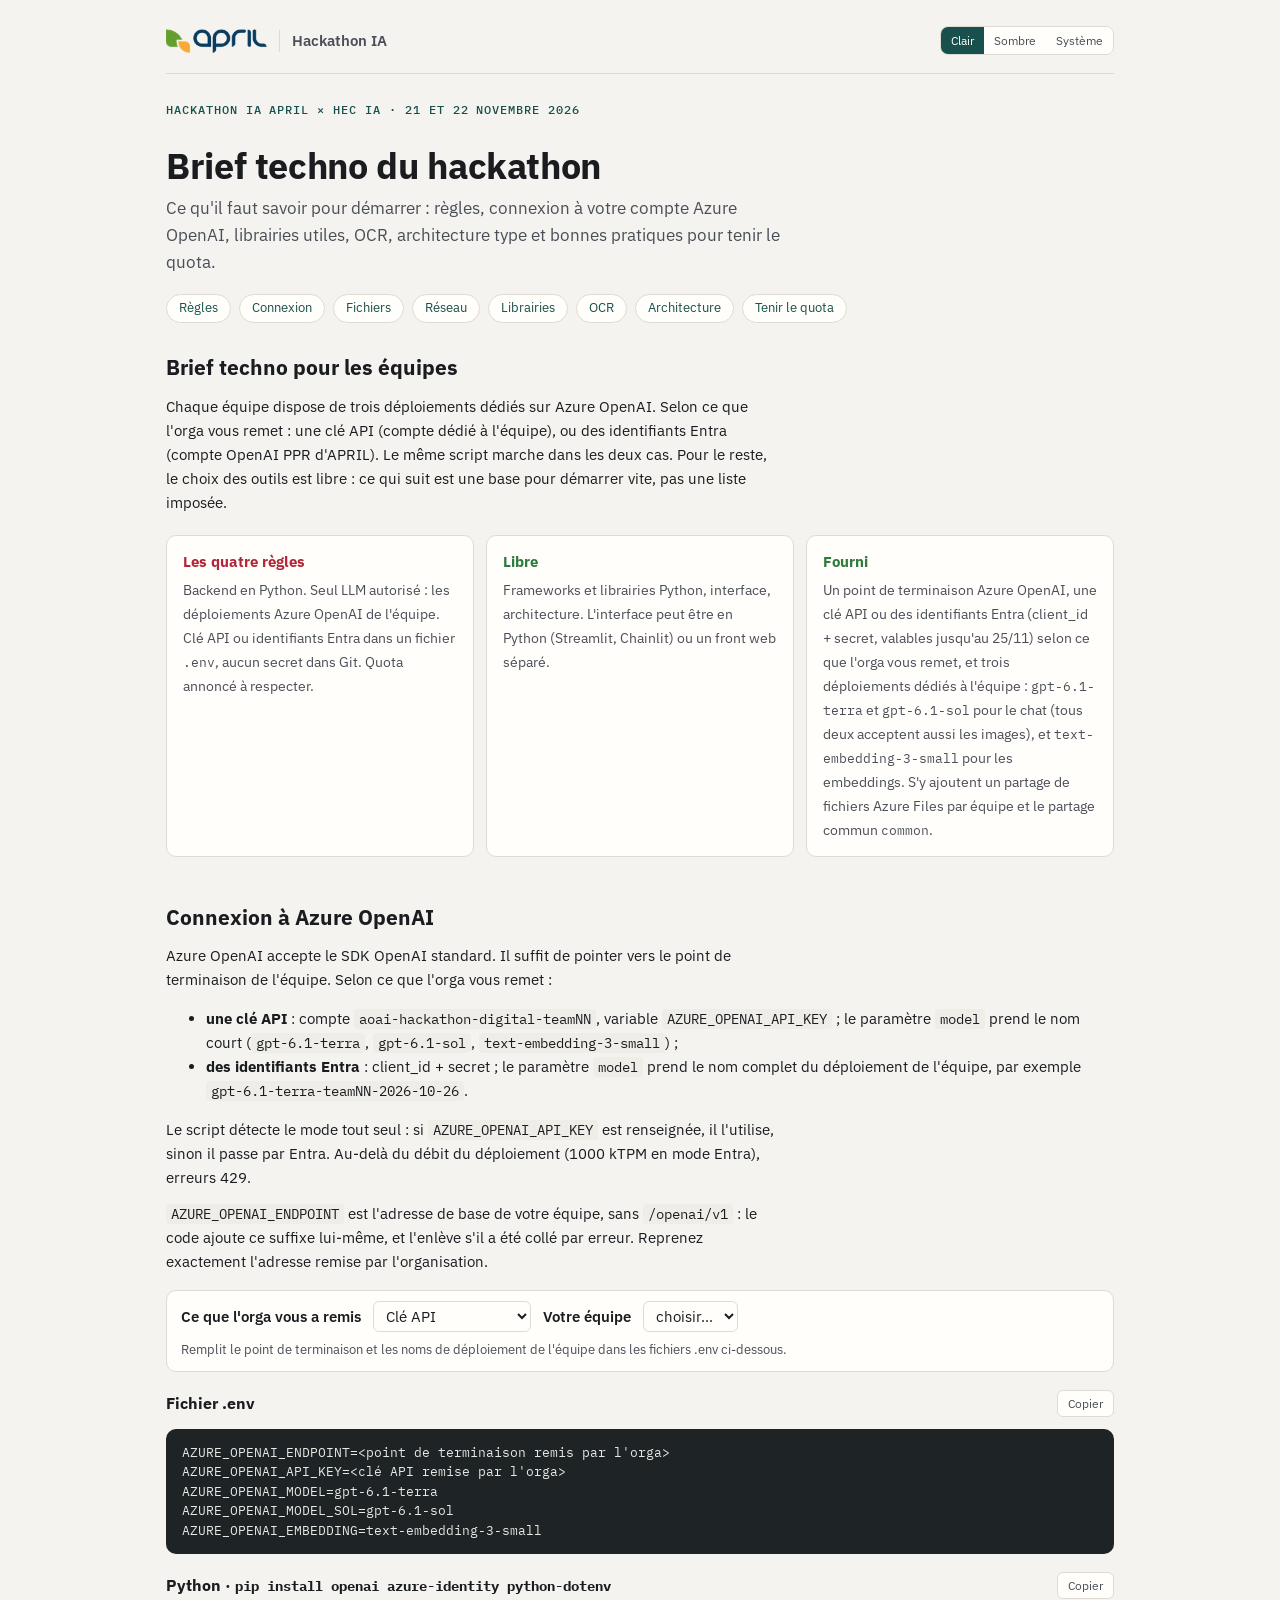
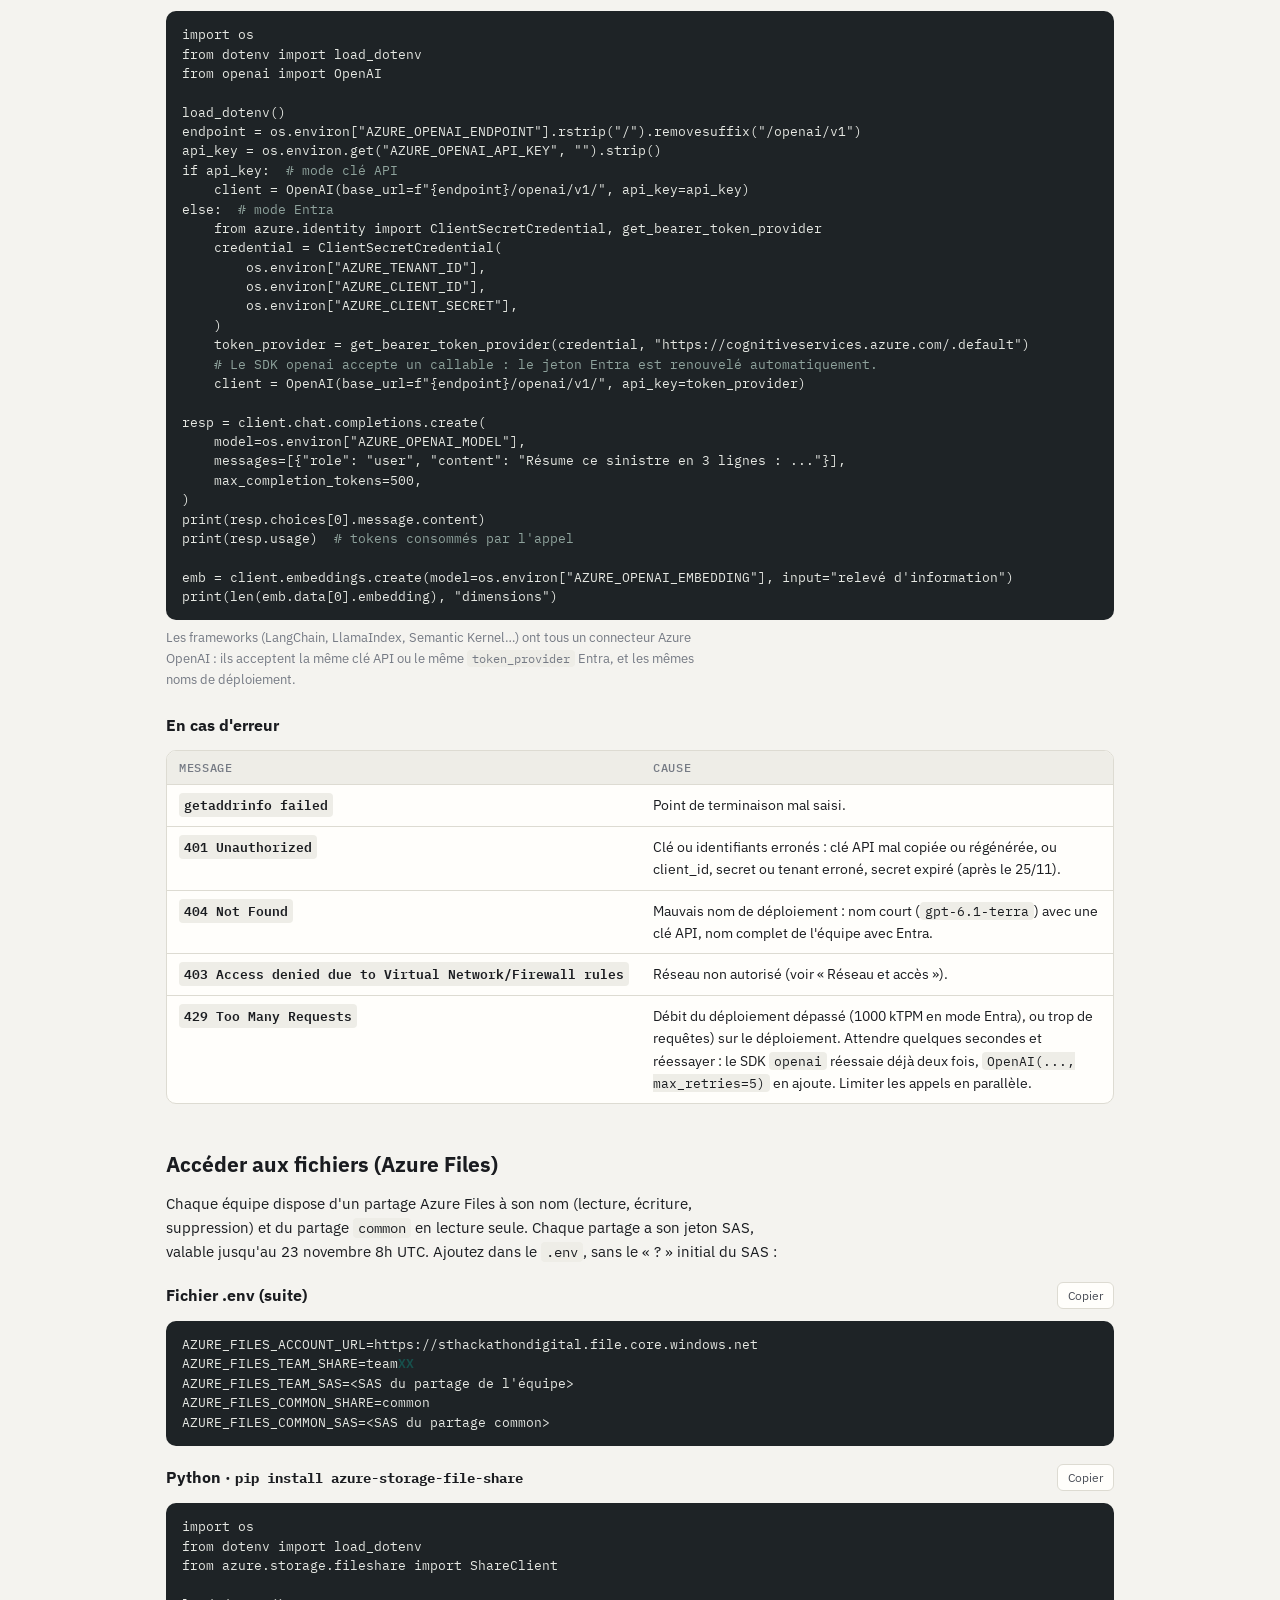
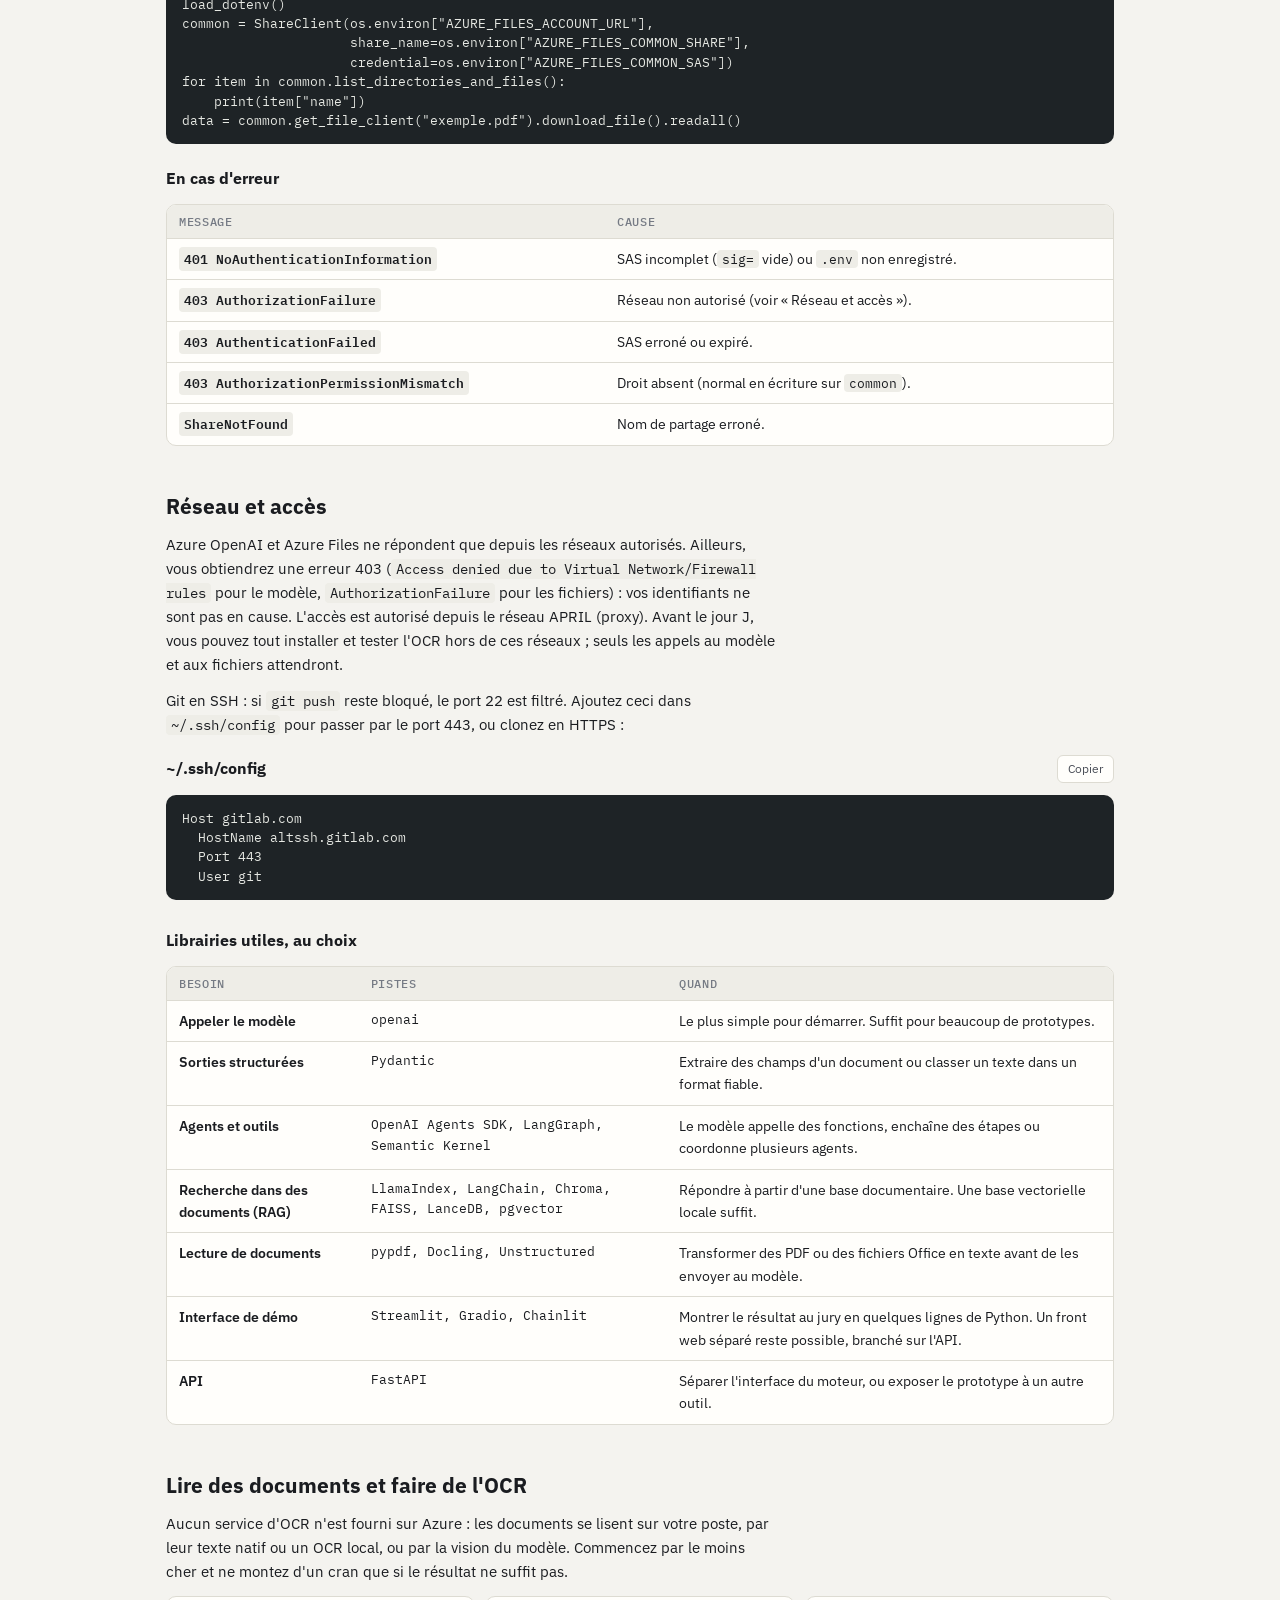
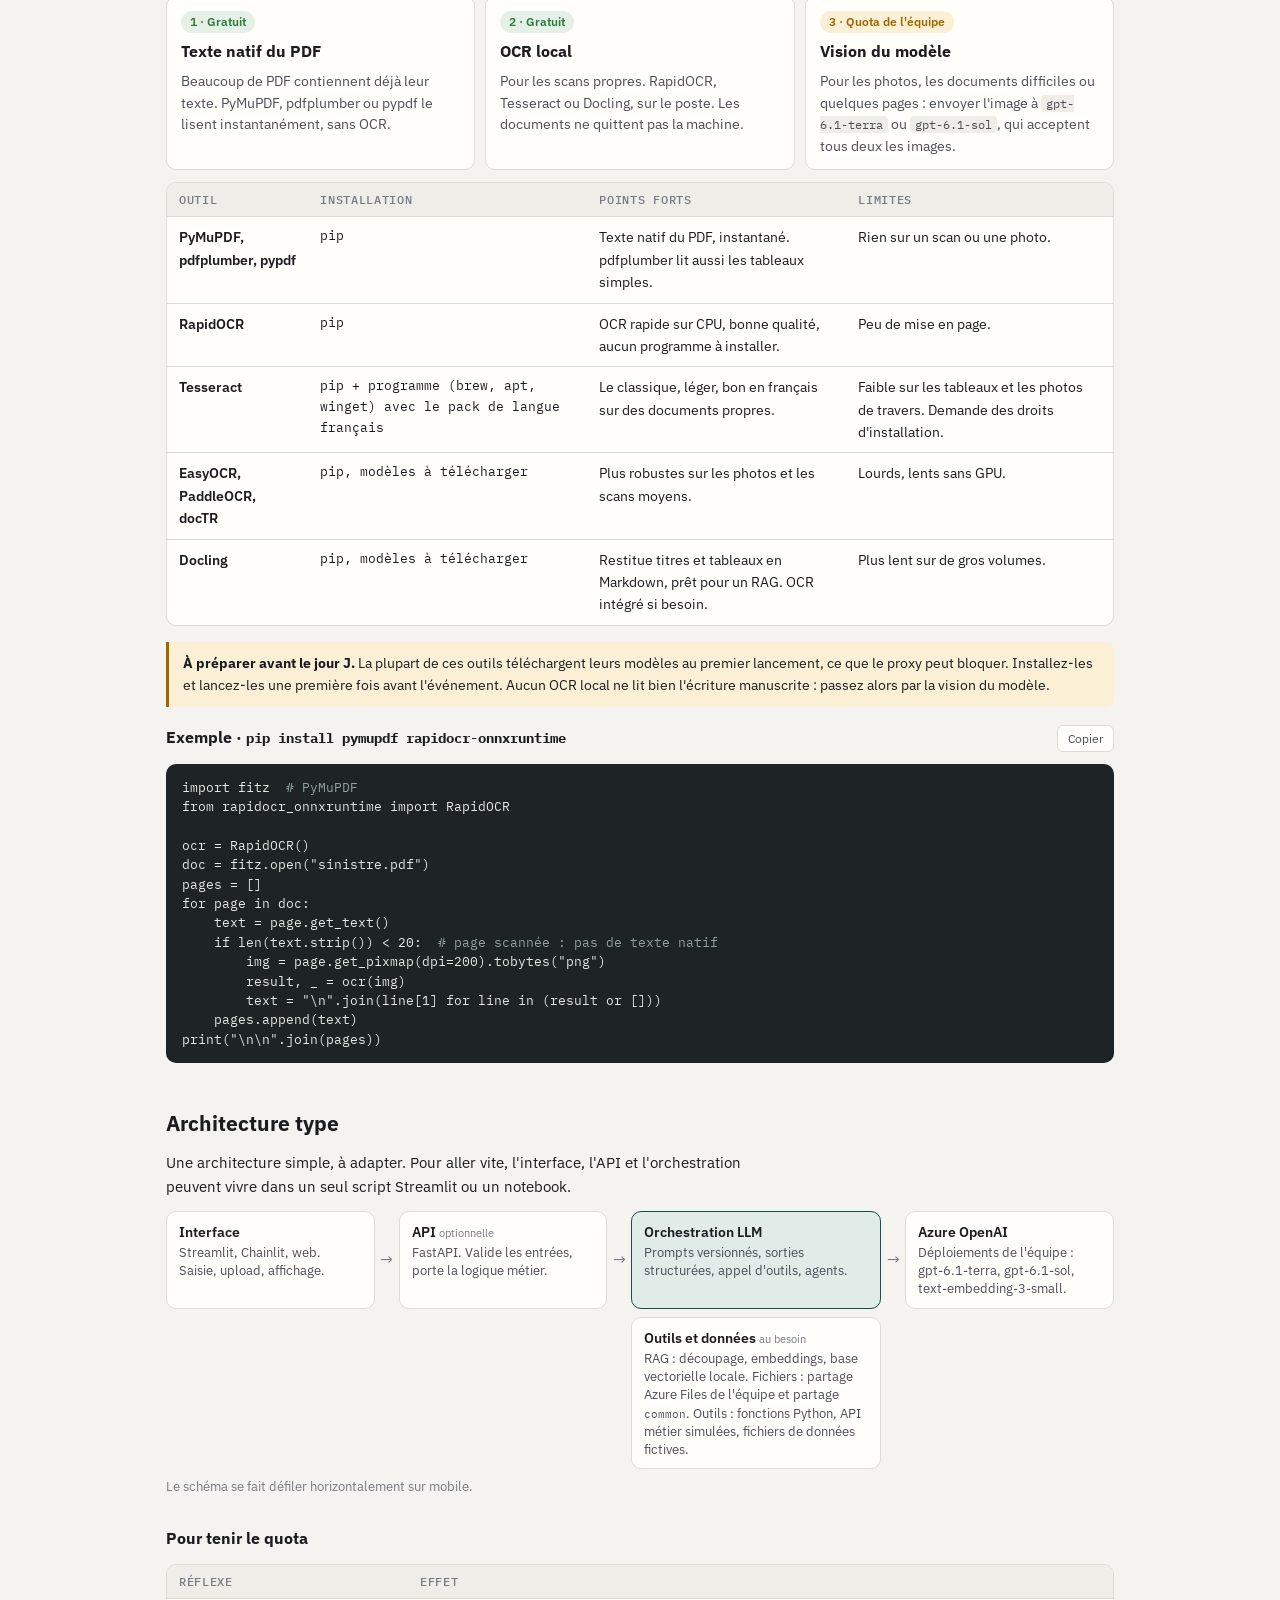
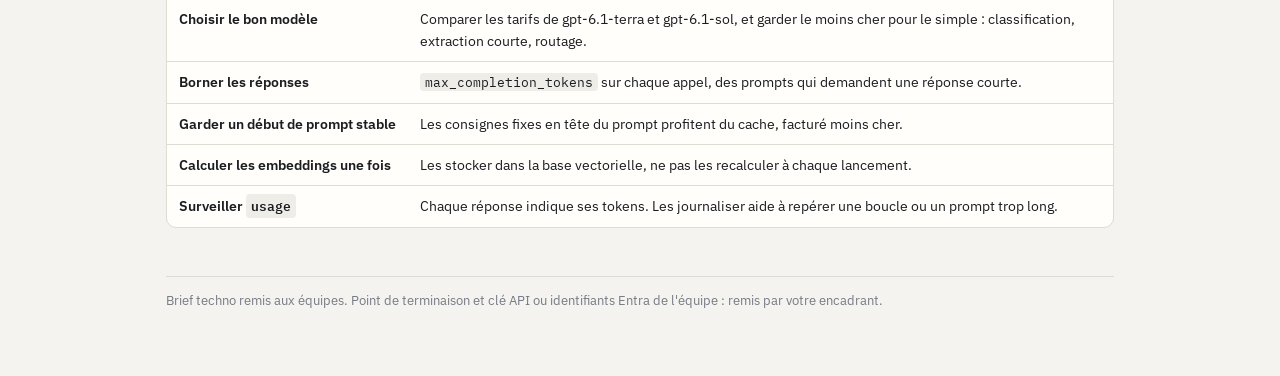
==== commit 81968b03: "Kit de départ du hackathon : règles, brief, connexion Azure" ====
--- a/docs/brief-techno.html
+++ b/docs/brief-techno.html
@@ -148,34 +148,57 @@
 </nav>
 
 <h2 id="s-regles">Brief techno pour les équipes</h2>
-<p>Le hackathon se déroule sur une souscription Azure dédiée. Chaque équipe dispose de son propre compte Azure AI Foundry, dont elle appelle les modèles par l'API Azure OpenAI. Pour le reste, le choix des outils est libre : ce qui suit est une base pour démarrer vite, pas une liste imposée.</p>
+<p>Chaque équipe dispose de trois déploiements dédiés sur Azure OpenAI. Selon ce que l'orga vous remet : une clé API (compte dédié à l'équipe), ou des identifiants Entra (compte OpenAI PPR d'APRIL). Le même script marche dans les deux cas. Pour le reste, le choix des outils est libre : ce qui suit est une base pour démarrer vite, pas une liste imposée.</p>
 <div class="principle">
-  <div class="no"><b>Les quatre règles</b><span>Backend en Python. Seul LLM autorisé : le compte Azure OpenAI de l'équipe. Clé dans un fichier <code>.env</code>, jamais dans Git. Quota annoncé à respecter.</span></div>
+  <div class="no"><b>Les quatre règles</b><span>Backend en Python. Seul LLM autorisé : les déploiements Azure OpenAI de l'équipe. Clé API ou identifiants Entra dans un fichier <code>.env</code>, aucun secret dans Git. Quota annoncé à respecter.</span></div>
   <div class="yes"><b>Libre</b><span>Frameworks et librairies Python, interface, architecture. L'interface peut être en Python (Streamlit, Chainlit) ou un front web séparé.</span></div>
-  <div class="yes"><b>Fourni</b><span>Un point de terminaison Azure OpenAI, une clé et trois modèles : <code>gpt-6.1-terra</code> et <code>gpt-6.1-sol</code> pour le chat (tous deux acceptent aussi les images), et <code>text-embedding-3-small</code> pour les embeddings. S'y ajoutent un partage de fichiers Azure Files par équipe et le partage commun <code>common</code>.</span></div>
+  <div class="yes"><b>Fourni</b><span>Un point de terminaison Azure OpenAI, une clé API ou des identifiants Entra (client_id + secret, valables jusqu'au 25/11) selon ce que l'orga vous remet, et trois déploiements dédiés à l'équipe : <code>gpt-6.1-terra</code> et <code>gpt-6.1-sol</code> pour le chat (tous deux acceptent aussi les images), et <code>text-embedding-3-small</code> pour les embeddings. S'y ajoutent un partage de fichiers Azure Files par équipe et le partage commun <code>common</code>.</span></div>
 </div>
 
 <h2 id="s-connexion">Connexion à Azure OpenAI</h2>
-<p>Azure OpenAI accepte le SDK OpenAI standard. Il suffit de pointer vers le point de terminaison de l'équipe. Le paramètre <code>model</code> prend le nom du déploiement, qui est ici le nom du modèle : <code>gpt-6.1-terra</code>, <code>gpt-6.1-sol</code> ou <code>text-embedding-3-small</code>.</p>
+<p>Azure OpenAI accepte le SDK OpenAI standard. Il suffit de pointer vers le point de terminaison de l'équipe. Selon ce que l'orga vous remet :</p>
+<ul><li><b>une clé API</b> : compte <code>aoai-hackathon-digital-teamNN</code>, variable <code>AZURE_OPENAI_API_KEY</code> ; le paramètre <code>model</code> prend le nom court (<code>gpt-6.1-terra</code>, <code>gpt-6.1-sol</code>, <code>text-embedding-3-small</code>) ;</li>
+<li><b>des identifiants Entra</b> : client_id + secret ; le paramètre <code>model</code> prend le nom complet du déploiement de l'équipe, par exemple <code>gpt-6.1-terra-teamNN-2026-10-26</code>.</li></ul>
+<p>Le script détecte le mode tout seul : si <code>AZURE_OPENAI_API_KEY</code> est renseignée, il l'utilise, sinon il passe par Entra. Au-delà du débit du déploiement (1000 kTPM en mode Entra), erreurs 429.</p>
 <p><code>AZURE_OPENAI_ENDPOINT</code> est l'adresse de base de votre équipe, sans <code>/openai/v1</code> : le code ajoute ce suffixe lui-même, et l'enlève s'il a été collé par erreur. Reprenez exactement l'adresse remise par l'organisation.</p>
-<div class="teampick"><label for="teamSel">Votre équipe</label>
-  <select id="teamSel"><option value="XX">choisir…</option><option value="01">team01</option><option value="02">team02</option><option value="03">team03</option><option value="04">team04</option><option value="05">team05</option><option value="06">team06</option><option value="07">team07</option><option value="08">team08</option><option value="09">team09</option><option value="10">team10</option><option value="11">team11</option><option value="12">team12</option><option value="13">team13</option></select>
-  <span class="small-note">Remplit le numéro d'équipe dans les fichiers .env ci-dessous.</span></div>
-<div class="cmdhead"><h3>Fichier .env</h3><button type="button" class="copy" data-copy="cx-env">Copier</button></div>
-<pre id="cx-env">AZURE_OPENAI_ENDPOINT=https://aoai-hackathon-digital-team<span class="tn">XX</span>.openai.azure.com
-AZURE_OPENAI_API_KEY=&lt;clé remise par l'orga&gt;
-AZURE_OPENAI_MODEL=gpt-6.1-terra</pre>
-<div class="cmdhead"><h3>Python · <code>pip install openai python-dotenv</code></h3><button type="button" class="copy" data-copy="cx-py">Copier</button></div>
+<div class="teampick"><label for="modeSel">Ce que l'orga vous a remis</label>
+  <select id="modeSel"><option value="cle">Clé API</option><option value="entra">Identifiants Entra</option></select>
+  <label for="teamSel">Votre équipe</label>
+  <select id="teamSel"><option value="XX">choisir…</option><option value="01">team01</option><option value="02">team02</option><option value="03">team03</option><option value="04">team04</option><option value="05">team05</option><option value="06">team06</option><option value="07">team07</option><option value="08">team08</option><option value="09">team09</option><option value="10">team10</option></select>
+  <span class="small-note">Remplit le point de terminaison et les noms de déploiement de l'équipe dans les fichiers .env ci-dessous.</span></div>
+<div class="cmdhead"><h3>Fichier .env</h3><button type="button" class="copy" data-copy="cx-env-cle" id="cx-env-copy">Copier</button></div>
+<pre id="cx-env-cle">AZURE_OPENAI_ENDPOINT=<span class="ep">&lt;point de terminaison remis par l'orga&gt;</span>
+AZURE_OPENAI_API_KEY=&lt;clé API remise par l'orga&gt;
+AZURE_OPENAI_MODEL=<span class="terra">gpt-6.1-terra</span>
+AZURE_OPENAI_MODEL_SOL=<span class="sol">gpt-6.1-sol</span>
+AZURE_OPENAI_EMBEDDING=<span class="emb">text-embedding-3-small</span></pre>
+<pre id="cx-env-entra" hidden>AZURE_OPENAI_ENDPOINT=<span class="ep">&lt;point de terminaison remis par l'orga&gt;</span>
+AZURE_TENANT_ID=7c98f49f-ac31-43eb-888a-72a17520cdda
+AZURE_CLIENT_ID=&lt;client_id remis par l'orga&gt;
+AZURE_CLIENT_SECRET=&lt;secret remis par l'orga&gt;
+AZURE_OPENAI_MODEL=<span class="terra">gpt-6.1-terra-teamXX-2026-10-26</span>
+AZURE_OPENAI_MODEL_SOL=<span class="sol">gpt-6.1-sol-teamXX-2026-09-29</span>
+AZURE_OPENAI_EMBEDDING=<span class="emb">text-embedding-3-small-teamXX-1</span></pre>
+<div class="cmdhead"><h3>Python · <code>pip install openai azure-identity python-dotenv</code></h3><button type="button" class="copy" data-copy="cx-py">Copier</button></div>
 <pre id="cx-py">import os
 from dotenv import load_dotenv
 from openai import OpenAI
 
 load_dotenv()
 endpoint = os.environ["AZURE_OPENAI_ENDPOINT"].rstrip("/").removesuffix("/openai/v1")
-client = OpenAI(
-    base_url=f"{endpoint}/openai/v1/",
-    api_key=os.environ["AZURE_OPENAI_API_KEY"],
-)
+api_key = os.environ.get("AZURE_OPENAI_API_KEY", "").strip()
+if api_key:  <span class="c"># mode clé API</span>
+    client = OpenAI(base_url=f"{endpoint}/openai/v1/", api_key=api_key)
+else:  <span class="c"># mode Entra</span>
+    from azure.identity import ClientSecretCredential, get_bearer_token_provider
+    credential = ClientSecretCredential(
+        os.environ["AZURE_TENANT_ID"],
+        os.environ["AZURE_CLIENT_ID"],
+        os.environ["AZURE_CLIENT_SECRET"],
+    )
+    token_provider = get_bearer_token_provider(credential, "https://cognitiveservices.azure.com/.default")
+    <span class="c"># Le SDK openai accepte un callable : le jeton Entra est renouvelé automatiquement.</span>
+    client = OpenAI(base_url=f"{endpoint}/openai/v1/", api_key=token_provider)
 
 resp = client.chat.completions.create(
     model=os.environ["AZURE_OPENAI_MODEL"],
@@ -183,17 +206,20 @@
     max_completion_tokens=500,
 )
 print(resp.choices[0].message.content)
-print(resp.usage)  <span class="c"># tokens consommés par l'appel</span></pre>
-<p class="caption">Les frameworks (LangChain, LlamaIndex, Semantic Kernel…) ont tous un connecteur Azure OpenAI : ils prennent les mêmes trois valeurs.</p>
+print(resp.usage)  <span class="c"># tokens consommés par l'appel</span>
+
+emb = client.embeddings.create(model=os.environ["AZURE_OPENAI_EMBEDDING"], input="relevé d'information")
+print(len(emb.data[0].embedding), "dimensions")</pre>
+<p class="caption">Les frameworks (LangChain, LlamaIndex, Semantic Kernel…) ont tous un connecteur Azure OpenAI : ils acceptent la même clé API ou le même <code>token_provider</code> Entra, et les mêmes noms de déploiement.</p>
 <h3 style="margin-top:22px">En cas d'erreur</h3>
 <div class="tbl"><table>
   <thead><tr><th>Message</th><th>Cause</th></tr></thead>
   <tbody>
     <tr><td><code>getaddrinfo failed</code></td><td>Point de terminaison mal saisi.</td></tr>
-    <tr><td><code>401 Unauthorized</code></td><td>Clé erronée.</td></tr>
-    <tr><td><code>404 Not Found</code></td><td>Mauvais nom de modèle (déploiement).</td></tr>
+    <tr><td><code>401 Unauthorized</code></td><td>Clé ou identifiants erronés : clé API mal copiée ou régénérée, ou client_id, secret ou tenant erroné, secret expiré (après le 25/11).</td></tr>
+    <tr><td><code>404 Not Found</code></td><td>Mauvais nom de déploiement : nom court (<code>gpt-6.1-terra</code>) avec une clé API, nom complet de l'équipe avec Entra.</td></tr>
     <tr><td><code>403 Access denied due to Virtual Network/Firewall rules</code></td><td>Réseau non autorisé (voir « Réseau et accès »).</td></tr>
-    <tr><td><code>429 Too Many Requests</code></td><td>Trop de requêtes ou de tokens par minute sur le déploiement. Attendre quelques secondes et réessayer : le SDK <code>openai</code> réessaie déjà deux fois, <code>OpenAI(..., max_retries=5)</code> en ajoute. Limiter les appels en parallèle.</td></tr>
+    <tr><td><code>429 Too Many Requests</code></td><td>Débit du déploiement dépassé (1000 kTPM en mode Entra), ou trop de requêtes) sur le déploiement. Attendre quelques secondes et réessayer : le SDK <code>openai</code> réessaie déjà deux fois, <code>OpenAI(..., max_retries=5)</code> en ajoute. Limiter les appels en parallèle.</td></tr>
   </tbody>
 </table></div>
 
@@ -230,7 +256,7 @@
 </table></div>
 
 <h2 id="s-reseau">Réseau et accès</h2>
-<p>Azure OpenAI et Azure Files ne répondent que depuis les réseaux autorisés. Ailleurs, vous obtiendrez une erreur 403 (<code>Access denied due to Virtual Network/Firewall rules</code> pour le modèle, <code>AuthorizationFailure</code> pour les fichiers) : vos clés ne sont pas en cause. Avant le jour J, vous pouvez tout installer et tester l'OCR hors de ces réseaux ; seuls les appels au modèle et aux fichiers attendront.</p>
+<p>Azure OpenAI et Azure Files ne répondent que depuis les réseaux autorisés. Ailleurs, vous obtiendrez une erreur 403 (<code>Access denied due to Virtual Network/Firewall rules</code> pour le modèle, <code>AuthorizationFailure</code> pour les fichiers) : vos identifiants ne sont pas en cause. L'accès est autorisé depuis le réseau APRIL (proxy). Avant le jour J, vous pouvez tout installer et tester l'OCR hors de ces réseaux ; seuls les appels au modèle et aux fichiers attendront.</p>
 <p>Git en SSH : si <code>git push</code> reste bloqué, le port 22 est filtré. Ajoutez ceci dans <code>~/.ssh/config</code> pour passer par le port 443, ou clonez en HTTPS :</p>
 <div class="cmdhead"><h3>~/.ssh/config</h3><button type="button" class="copy" data-copy="cx-ssh">Copier</button></div>
 <pre id="cx-ssh">Host gitlab.com
@@ -238,7 +264,19 @@
   Port 443
   User git</pre>
 <script>
-document.getElementById('teamSel').addEventListener('change',e=>document.querySelectorAll('.tn').forEach(s=>s.textContent=e.target.value));
+// Endpoint et déploiements selon le mode : clé API (compte par équipe) ou Entra (PPR Sweden 01-05, France 06-10)
+function majEnv(){const m=document.getElementById('modeSel').value,n=document.getElementById('teamSel').value,t='team'+n,ok=n!=='XX';
+  const env=document.getElementById('cx-env-'+m);
+  document.getElementById('cx-env-cle').hidden=m!=='cle';document.getElementById('cx-env-entra').hidden=m!=='entra';
+  document.getElementById('cx-env-copy').dataset.copy=env.id;
+  const ep=!ok?'<point de terminaison remis par l\'orga>':m==='cle'?`https://aoai-hackathon-digital-${t}.openai.azure.com`
+    :`https://${+n<=5?'swedencentral1':'francecentral'}-april-ppr.openai.azure.com`;
+  const v=m==='cle'?{ep,terra:'gpt-6.1-terra',sol:'gpt-6.1-sol',emb:'text-embedding-3-small'}
+    :{ep,terra:`gpt-6.1-terra-${t}-2026-10-26`,sol:`gpt-6.1-sol-${t}-2026-09-29`,emb:`text-embedding-3-small-${t}-1`};
+  for(const k in v)env.querySelectorAll('.'+k).forEach(s=>s.textContent=v[k]);
+  document.querySelectorAll('.tn').forEach(s=>s.textContent=n);}
+document.getElementById('modeSel').addEventListener('change',majEnv);
+document.getElementById('teamSel').addEventListener('change',majEnv);
 </script>
 
 <h3 id="s-libs" style="margin-top:28px">Librairies utiles, au choix</h3>
@@ -301,7 +339,7 @@
     <div class="arrow" aria-hidden="true">→</div>
     <div class="box hl"><div class="t">Orchestration LLM</div><div class="d">Prompts versionnés, sorties structurées, appel d'outils, agents.</div></div>
     <div class="arrow" aria-hidden="true">→</div>
-    <div class="box"><div class="t">Azure OpenAI</div><div class="d">Compte de l'équipe : gpt-6.1-terra, gpt-6.1-sol, text-embedding-3-small.</div></div>
+    <div class="box"><div class="t">Azure OpenAI</div><div class="d">Déploiements de l'équipe : gpt-6.1-terra, gpt-6.1-sol, text-embedding-3-small.</div></div>
   </div>
   <div class="arch-sub">
     <div class="box"><div class="t">Outils et données <small>au besoin</small></div><div class="d">RAG : découpage, embeddings, base vectorielle locale. Fichiers : partage Azure Files de l'équipe et partage <code>common</code>. Outils : fonctions Python, API métier simulées, fichiers de données fictives.</div></div>
@@ -325,7 +363,7 @@
 
 
 
-<footer>Brief techno remis aux équipes. Point de terminaison et clé de votre compte : remis par votre encadrant.</footer>
+<footer>Brief techno remis aux équipes. Point de terminaison et clé API ou identifiants Entra de l'équipe : remis par votre encadrant.</footer>
 </div>
 
 <script>
